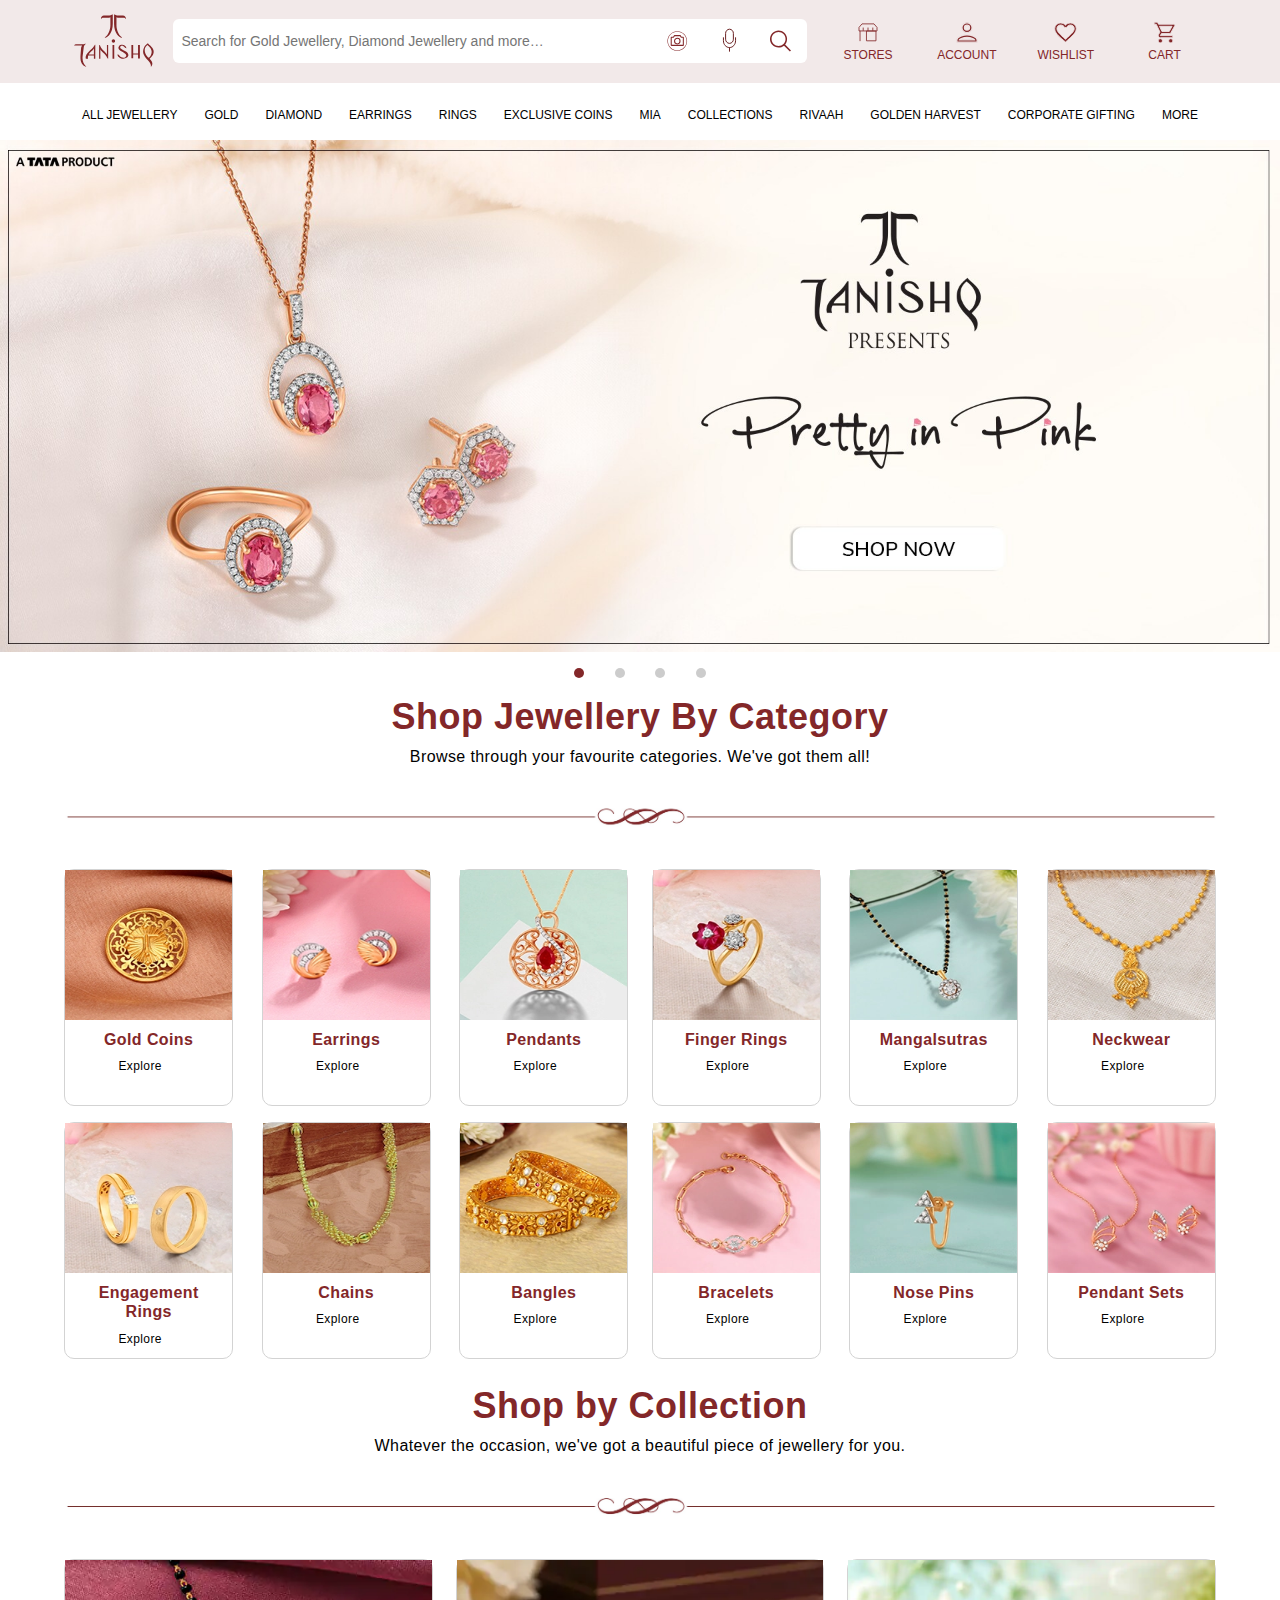
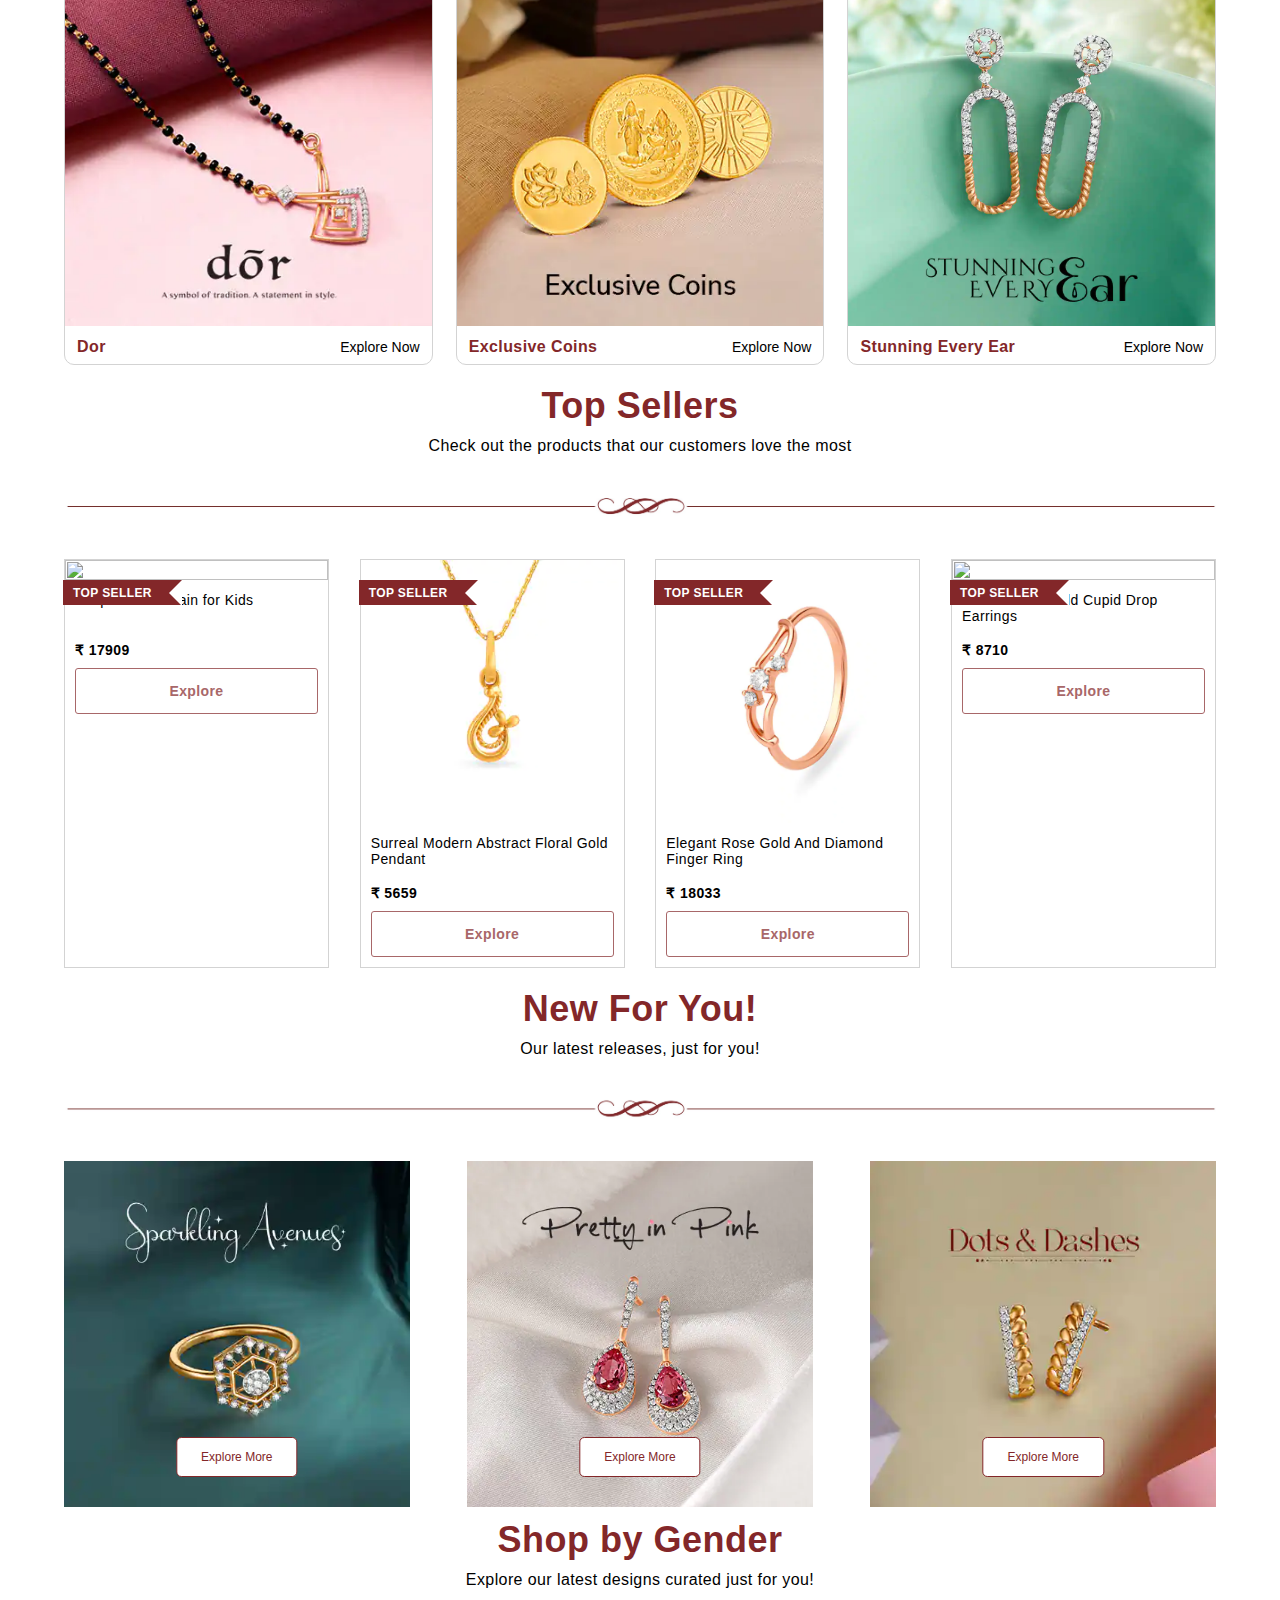
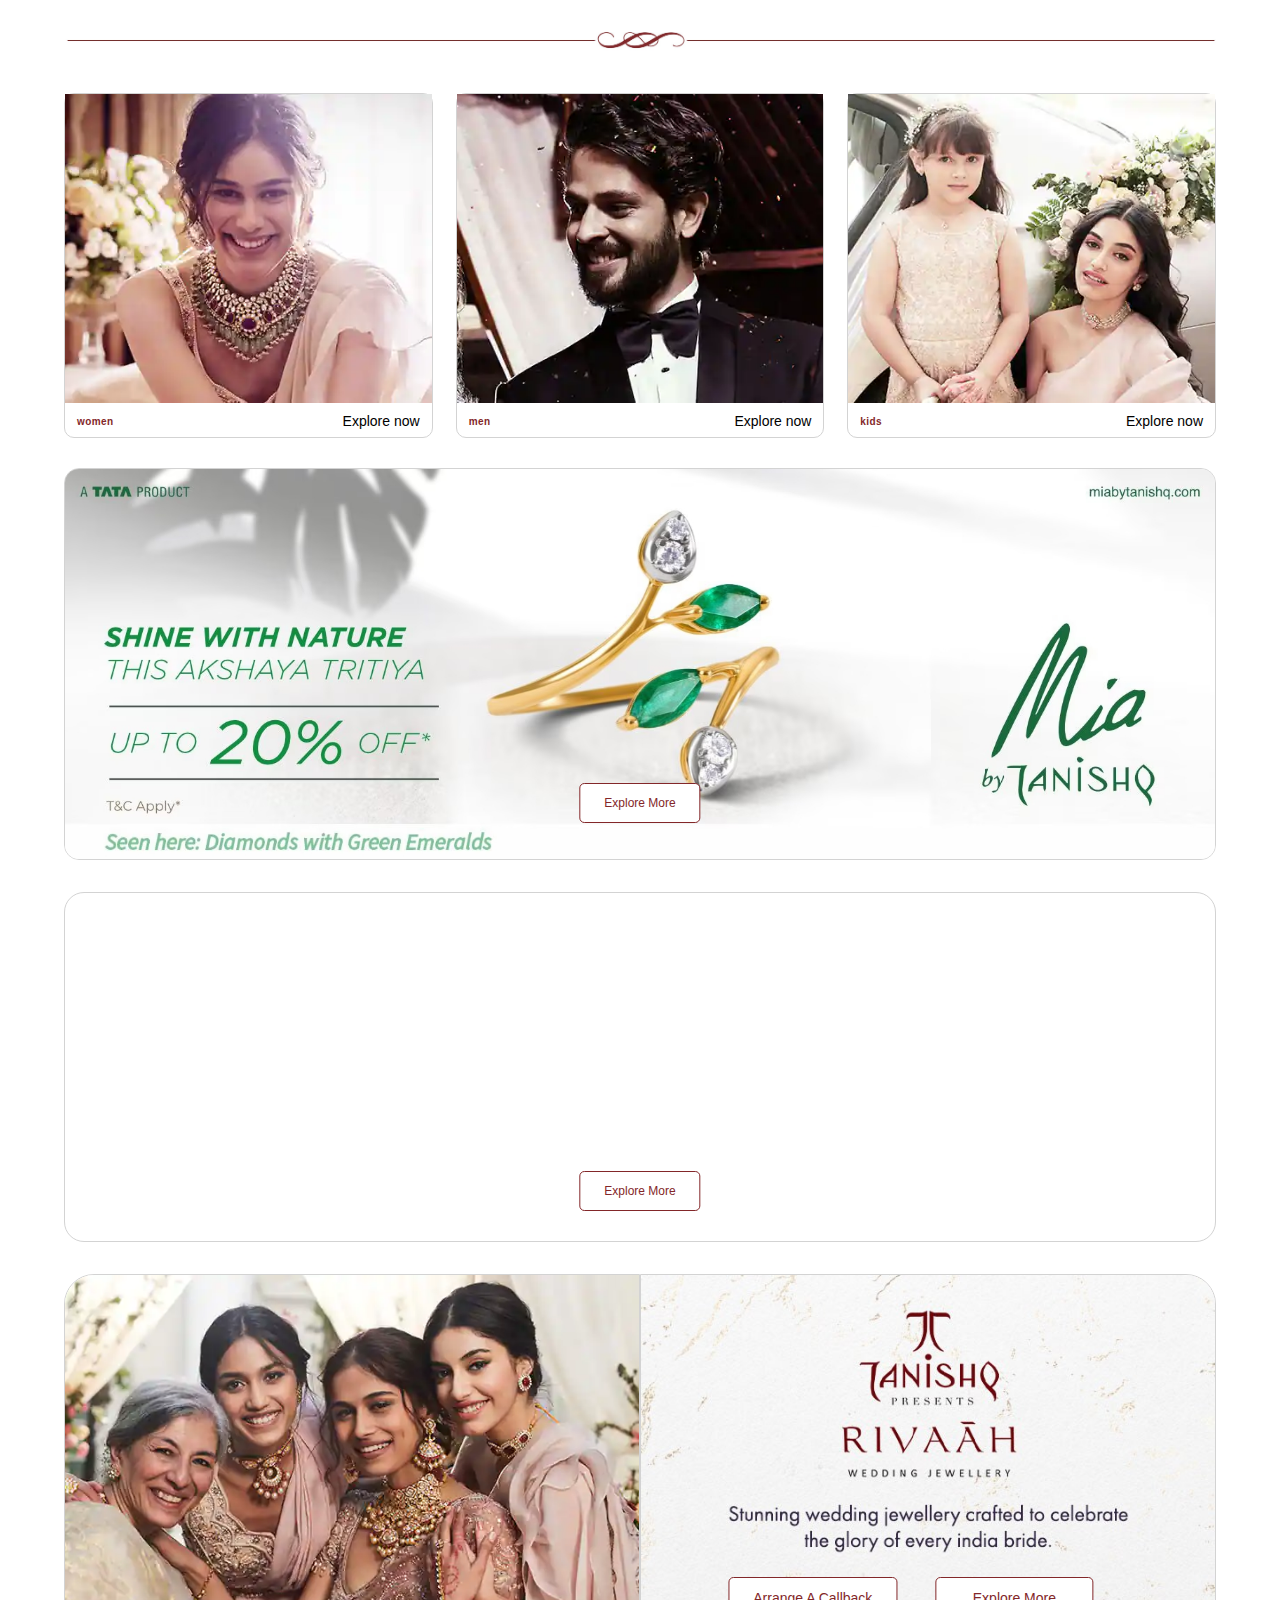
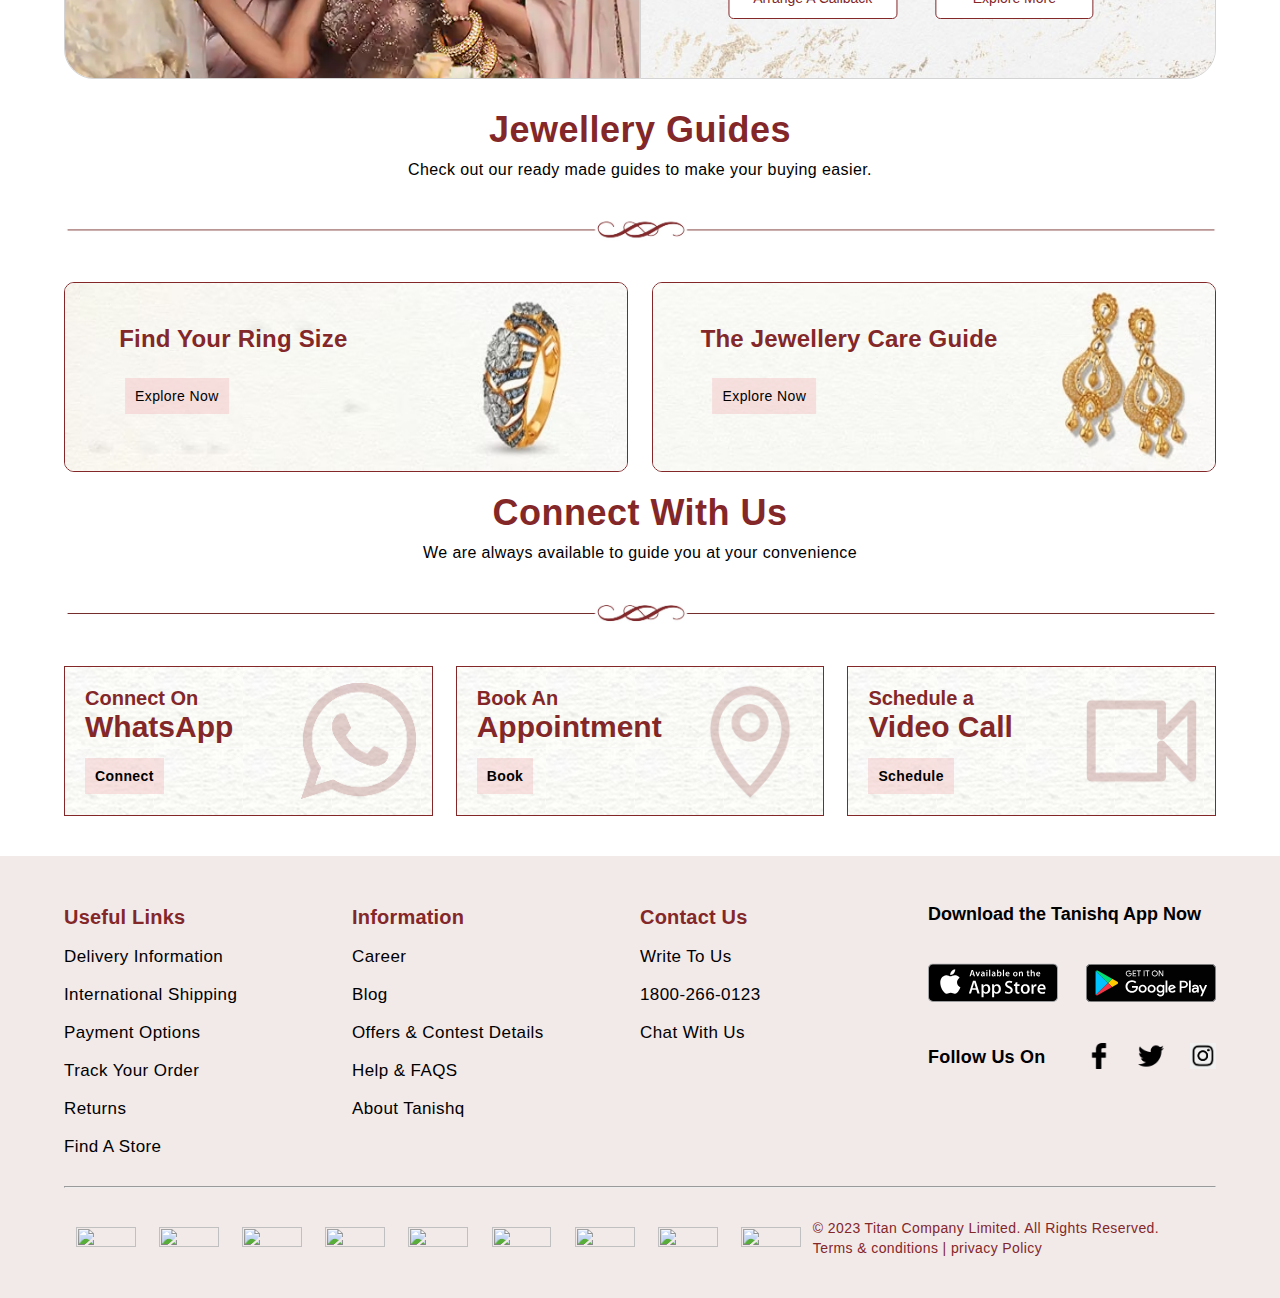
==== index.html @ 2e73796d "updates" ====
<!DOCTYPE html>
<html lang="en">

<head>
    <meta charset="UTF-8">
    <meta http-equiv="X-UA-Compatible" content="IE=edge">
    <meta name="viewport" content="width=device-width, initial-scale=1.0">
    <title>Tanishq – Online Gold & Diamond Jewellery Shopping Store India</title>
    <link rel="shortcut icon" href="https://www.tanishq.co.in/favicon.png" type="image/x-icon">
    <link rel="stylesheet" href="/style.css">
    <link rel="stylesheet" href="/responsive-design.css">
    <script src="https://kit.fontawesome.com/174a9c1444.js" crossorigin="anonymous"></script>
</head>

<body>
    <div id="screen">
        <header>
            <div class="top-navbar">
                <div class="top-navbar-wrapper">
                    <div class="logo-hamburger-wrapper">
                        <a class="hamburger-content-wrapper">
                            <img src="./images/burger.svg" alt="">
                        </a>
                        <a href="./index.html" class="tanishq-logo">
                            <img src="./images/tanishq-logo.svg" alt="">
                        </a>
                        <a href="./index.html" class="tanishq-logo">
                            <img src="./images/tanishq-1025img.svg" alt="">
                        </a>

                    </div>

                    <div class="search-product">
                        <input type="text" placeholder="Search for Gold Jewellery, Diamond Jewellery and more…">
                        <div class="icon">
                            <img src="./images/camera.svg" alt="">
                        </div>
                        <div class="icon">
                            <img src="./images/mic.svg" alt="">
                        </div>
                        <div class="icon">
                            <img src="./images/search.svg" alt="">
                        </div>
                    </div>
                    <div class="top-right-menu-wrapper">
                        <div class="top-right-menu">
                            <a href="">
                                <div class="single-menu">
                                    <img src="./images/home.svg" alt="">
                                </div>
                                <div class="top-right-menu-name">stores</div>
                            </a>
                        </div>
                        <div class="top-right-menu">
                            <a href="./register.html">
                                <div class="single-menu">
                                    <img src="./images/user.svg" alt="">
                                </div>
                                <div class="top-right-menu-name" id="switch">account</div>
                            </a>
                        </div>
                        <div class="top-right-menu">
                            <a href="">
                                <div class="single-menu">
                                    <img src="./images/heart.svg" alt="">
                                </div>
                                <div class="top-right-menu-name">wishlist</div>
                            </a>
                        </div>
                        <div class="top-right-menu">
                            <a href="./cart.html">
                                <div class="single-menu">
                                    <img src="./images/cart.svg" alt="">
                                </div>
                                <div class="top-right-menu-name">cart</div>
                            </a>
                        </div>
                    </div>
                </div>

                <!-- hide----search------ navbar------------- -->
                <div class="hide-search-navbar">
                    <div class="search-product">
                        <input type="text" placeholder="Search for Gold Jewellery, Diamond Jewellery and more…">
                        <div class="icon">
                            <img src="./images/camera.svg" alt="">
                        </div>
                        <div class="icon">
                            <img src="./images/mic.svg" alt="">
                        </div>
                        <div class="icon">
                            <img src="./images/search.svg" alt="">
                        </div>
                    </div>
                </div>
            </div>



            <div class="bottom-navbar">
                <div class="buttom-navbar-container">
                    <ul class="categories">
                        <li>
                            <a href="">All Jewellery </a>
                        </li>
                        <li>
                            <a href="">Gold </a>
                        </li>
                        <li>
                            <a href="">diamond </a>
                        </li>
                        <li>
                            <a href="">earrings </a>
                        </li>
                        <li>
                            <a href="">rings </a>
                        </li>
                        <li>
                            <a href="">exclusive coins </a>
                        </li>
                        <li>
                            <a href="">mia </a>
                        </li>
                        <li>
                            <a href="">collections </a>
                        </li>
                        <li>
                            <a href="">rivaah </a>
                        </li>
                        <li>
                            <a href="">Golden Harvest </a>
                        </li>
                        <li>
                            <a href="">corporate gifting </a>
                        </li>
                        <li>
                            <a href="">more </a>
                        </li>
                    </ul>
                </div>
            </div>


        </header>

        <!-- slider section----------------- -->
        <div class="image-slider">
            <div id="slider">
                <input type="radio" name="slider" id="slide1" checked>
                <input type="radio" name="slider" id="slide2">
                <input type="radio" name="slider" id="slide3">
                <input type="radio" name="slider" id="slide4">
                <div id="slides">
                    <div id="overflow">
                        <div class="inner">
                            <div class="slide slide_1">
                                <div class="slide-content">
                                    <img src="./images/sl1.jpg" alt="">
                                </div>
                            </div>
                            <div class="slide slide_2">
                                <div class="slide-content">
                                    <img src="./images/sl2.jpg" alt="">
                                </div>
                            </div>
                            <div class="slide slide_3">
                                <div class="slide-content">
                                    <img src="./images/sl5.jpg" alt="">
                                </div>
                            </div>
                            <div class="slide slide_4">
                                <div class="slide-content">
                                    <img src="./images/sl4.jpg" alt="">
                                </div>
                            </div>
                        </div>
                    </div>
                </div>
                <!-- <div id="controls">
                   <label for="slide1"></label>
                   <label for="slide2"></label>
                   <label for="slide3"></label>
                   <label for="slide4"></label>
                </div> -->
                <div id="bullets">
                    <label for="slide1"></label>
                    <label for="slide2"></label>
                    <label for="slide3"></label>
                    <label for="slide4"></label>
                </div>
            </div>

        </div>

        <!-- -------------slider ends------------------>

        <div class="second-section-container">

            <div class="section-heading">
                <h1 class="section-heading-txt">
                    Shop Jewellery By Category
                </h1>
                <p class="section-para-txt">
                    Browse through your favourite categories. We've got them all!
                </p>
                <div class="section-divider-line">
                    <img src="./images/line-img.png" alt="">
                </div>
            </div>

            <div class="shop-jwell-content">
                <div class="jwell-left-img-content-info">
                    <a href="" class="product-link">
                        <div class="card-jewll-category">
                            <div class="product-img">
                                <img src="./images/GoldCoin.webp" alt="">
                            </div>
                            <div class="card-product-info">
                                <h5 class="jwell-name">gold coins</h5>
                                <div class="explore-btn-and-arrow-wrap">
                                    <span class="e-expolre-txt">Explore</span>
                                    <span class="e-card-next-icon"><i class="fa-solid fa-angle-right"></i></span>
                                </div>

                            </div>
                        </div>
                    </a>
                    <a href="" class="product-link">
                        <div class="card-jewll-category">
                            <div class="product-img">
                                <img src="./images/earrings-new.webp" alt="">
                            </div>
                            <div class="card-product-info">
                                <h5 class="jwell-name">earrings</h5>
                                <div class="explore-btn-and-arrow-wrap">
                                    <span class="e-expolre-txt">Explore</span>
                                    <span class="e-card-next-icon"><i class="fa-solid fa-angle-right"></i></span>
                                </div>
                            </div>
                        </div>
                    </a>
                    <a href="" class="product-link">
                        <div class="card-jewll-category">
                            <div class="product-img">
                                <img src="./images/Pendant.webp" alt="">
                            </div>
                            <div class="card-product-info">
                                <h5 class="jwell-name">pendants</h5>
                                <div class="explore-btn-and-arrow-wrap">
                                    <span class="e-expolre-txt">Explore</span>
                                    <span class="e-card-next-icon"><i class="fa-solid fa-angle-right"></i></span>
                                </div>
                            </div>
                        </div>
                    </a>
                    <a href="./products.html" class="product-link">
                        <div class="card-jewll-category">
                            <div class="product-img">
                                <img src="./images/CoupleRing.webp" alt="">
                            </div>
                            <div class="card-product-info">
                                <h5 class="jwell-name">Engagement rings</h5>
                                <div class="explore-btn-and-arrow-wrap">
                                    <span class="e-expolre-txt">Explore</span>
                                    <span class="e-card-next-icon"><i class="fa-solid fa-angle-right"></i></span>
                                </div>
                            </div>
                        </div>
                    </a>
                    <a href="" class="product-link">
                        <div class="card-jewll-category">
                            <div class="product-img">
                                <img src="./images/Chain.webp" alt="">
                            </div>
                            <div class="card-product-info">
                                <h5 class="jwell-name">chains</h5>
                                <div class="explore-btn-and-arrow-wrap">
                                    <span class="e-expolre-txt">Explore</span>
                                    <span class="e-card-next-icon"><i class="fa-solid fa-angle-right"></i></span>
                                </div>
                            </div>
                        </div>
                    </a>
                    <a href="" class="product-link">
                        <div class="card-jewll-category">
                            <div class="product-img">
                                <img src="./images/Bangle.webp" alt="">
                            </div>
                            <div class="card-product-info">
                                <h5 class="jwell-name">bangles</h5>
                                <div class="explore-btn-and-arrow-wrap">
                                    <span class="e-expolre-txt">Explore</span>
                                    <span class="e-card-next-icon"><i class="fa-solid fa-angle-right"></i></span>
                                </div>
                            </div>
                        </div>
                    </a>

                </div>
                <div class="jwell-right-img-content-info">
                    <a href="" class="product-link">
                        <div class="card-jewll-category">
                            <div class="product-img">
                                <img src="./images/finger-rings.webp" alt="">
                            </div>
                            <div class="card-product-info">
                                <h5 class="jwell-name">finger rings</h5>
                                <div class="explore-btn-and-arrow-wrap">
                                    <span class="e-expolre-txt">Explore</span>
                                    <span class="e-card-next-icon"><i class="fa-solid fa-angle-right"></i></span>
                                </div>
                            </div>
                        </div>
                    </a>
                    <a href="" class="product-link">
                        <div class="card-jewll-category">
                            <div class="product-img">
                                <img src="./images/mangalsutras-new.webp" alt="">
                            </div>
                            <div class="card-product-info">
                                <h5 class="jwell-name">mangalsutras</h5>
                                <div class="explore-btn-and-arrow-wrap">
                                    <span class="e-expolre-txt">Explore</span>
                                    <span class="e-card-next-icon"><i class="fa-solid fa-angle-right"></i></span>
                                </div>
                            </div>
                        </div>
                    </a>
                    <a href="" class="product-link">
                        <div class="card-jewll-category">
                            <div class="product-img">
                                <img src="./images/Neckwear.webp" alt="">
                            </div>
                            <div class="card-product-info">
                                <h5 class="jwell-name">neckwear</h5>
                                <div class="explore-btn-and-arrow-wrap">
                                    <span class="e-expolre-txt">Explore</span>
                                    <span class="e-card-next-icon"><i class="fa-solid fa-angle-right"></i></span>
                                </div>
                            </div>
                        </div>
                    </a>
                    <a href="" class="product-link">
                        <div class="card-jewll-category">
                            <div class="product-img">
                                <img src="./images/bracelets-new.webp" alt="">
                            </div>
                            <div class="card-product-info">
                                <h5 class="jwell-name">bracelets</h5>
                                <div class="explore-btn-and-arrow-wrap">
                                    <span class="e-expolre-txt">Explore</span>
                                    <span class="e-card-next-icon"><i class="fa-solid fa-angle-right"></i></span>
                                </div>
                            </div>
                        </div>
                    </a>
                    <a href="" class="product-link">
                        <div class="card-jewll-category">
                            <div class="product-img">
                                <img src="./images/nosepins-new.webp" alt="">
                            </div>
                            <div class="card-product-info">
                                <h5 class="jwell-name">nose pins</h5>
                                <div class="explore-btn-and-arrow-wrap">
                                    <span class="e-expolre-txt">Explore</span>
                                    <span class="e-card-next-icon"><i class="fa-solid fa-angle-right"></i></span>
                                </div>
                            </div>
                        </div>
                    </a>
                    <a href="" class="product-link">
                        <div class="card-jewll-category">
                            <div class="product-img">
                                <img src="./images/pendant-set-new.webp" alt="">
                            </div>
                            <div class="card-product-info">
                                <h5 class="jwell-name">pendant sets</h5>
                                <div class="explore-btn-and-arrow-wrap">
                                    <span class="e-expolre-txt">Explore</span>
                                    <span class="e-card-next-icon"><i class="fa-solid fa-angle-right"></i></span>
                                </div>
                            </div>
                        </div>
                    </a>
                </div>
            </div>

        </div>

        <!-- section-3 shop by collection -->

        <div class="shop-collection-container">
            <div class="section-heading">
                <h1 class="section-heading-txt">
                    Shop by Collection
                </h1>
                <p class="section-para-txt">
                    Whatever the occasion, we've got a beautiful piece of jewellery for you.
                </p>
                <div class="section-divider-line">
                    <img src="./images/line-img.png" alt="">
                </div>
            </div>

            <div class="collection-content-wrapper">
                <a href="" class="collection-product-desc">
                    <div class="collection-product-img">
                        <img src="./images/dor-new.webp" alt="">
                    </div>
                    <div class="collection-product-name-info">
                        <div class="c-product-name">
                            dor
                        </div>
                        <div class="c-explore-now">
                            <p class="c-epx-now">Explore now</p>
                            <span><i class="fa-solid fa-angle-right"></i></span>
                        </div>
                    </div>
                </a>
                <a href="" class="collection-product-desc">
                    <div class="collection-product-img">
                        <img src="./images/exclusive-coins.webp" alt="">
                    </div>
                    <div class="collection-product-name-info">
                        <div class="c-product-name">
                            exclusive coins
                        </div>
                        <div class="c-explore-now">
                            <p>Explore now <span><i class="fa-solid fa-angle-right"></i></span></p>
                        </div>
                    </div>
                </a>
                <a href="" class="collection-product-desc">
                    <div class="collection-product-img">
                        <img src="./images/stunning-ear-new.webp" alt="">
                    </div>
                    <div class="collection-product-name-info">
                        <div class="c-product-name">
                            stunning every ear
                        </div>
                        <div class="c-explore-now">
                            <p>Explore now <span><i class="fa-solid fa-angle-right"></i></span></p>
                        </div>
                    </div>
                </a>

            </div>
        </div>

        <!-- section-4---------------- -->

        <div class="top-seller-content">
            <div class="section-heading">
                <h1 class="section-heading-txt">
                    Top Sellers
                </h1>
                <p class="section-para-txt">
                    Check out the products that our customers love the most
                </p>
                <div class="section-divider-line">
                    <img src="./images/line-img.png" alt="">
                </div>
            </div>

            <div class="top-seller-product-content">
                <div class="top-sell-product-card">
                    <div class="t-s-product-img">
                        <div class="topSellerRgt">Top Seller</div>
                        <img src="https://staticimg.titan.co.in/Tanishq/Catalog/511072CSGAA00_1.jpg?impolicy=pqmed&imwidth=320"
                            alt="">
                    </div>
                    <div class="t-s-p-info">
                        <div class="t-s-p-name">
                            Simple Gold Chain for Kids
                        </div>
                        <div class="t-s-p-price">
                            ₹ 17909
                        </div>
                        <div class="e-explore-btn">
                            Explore
                        </div>
                    </div>
                </div>
                <div class="top-sell-product-card">
                    <div class="t-s-product-img">
                        <div class="topSellerRgt">Top Seller</div>
                        <img src="./images/tsp1.webp" alt="">
                    </div>
                    <div class="t-s-p-info">
                        <div class="t-s-p-name">
                            Surreal Modern Abstract Floral Gold Pendant
                        </div>
                        <div class="t-s-p-price">
                            ₹ 5659
                        </div>
                        <div class="e-explore-btn">
                            Explore
                        </div>
                    </div>
                </div>
                <div class="top-sell-product-card">
                    <div class="t-s-product-img">
                        <div class="topSellerRgt">Top Seller</div>
                        <img src="./images/pr3.webp" alt="">
                    </div>
                    <div class="t-s-p-info">
                        <div class="t-s-p-name">
                            Elegant Rose Gold And Diamond Finger Ring
                        </div>
                        <div class="t-s-p-price">
                            ₹ 18033
                        </div>
                        <div class="e-explore-btn">
                            Explore
                        </div>
                    </div>
                </div>
                <div class="top-sell-product-card">
                    <div class="t-s-product-img">
                        <div class="topSellerRgt">Top Seller</div>
                        <img src="https://staticimg.titan.co.in/Mia/Catalog/552820DLBAAE37_1.jpg?impolicy=pqmed&imwidth=320"
                            alt="">
                    </div>
                    <div class="t-s-p-info">
                        <div class="t-s-p-name">
                            14KT Yellow Gold Cupid Drop Earrings
                        </div>
                        <div class="t-s-p-price">
                            ₹ 8710
                        </div>
                        <div class="e-explore-btn">
                            Explore
                        </div>
                    </div>
                </div>
            </div>

        </div>

        <!-- section-5-------------------- -->

        <div class="news-for-you-content-wrappper">
            <div class="section-heading">
                <h1 class="section-heading-txt">
                    New For You!
                </h1>
                <p class="section-para-txt">
                    Our latest releases, just for you!
                </p>
                <div class="section-divider-line">
                    <img src="./images/line-img.png" alt="">
                </div>
            </div>

            <div class="news-for-u-info">
                <div class="news-for-y-img">
                    <div class="news-img">
                        <img src="./images/sparkling-avenues.webp" alt="">
                    </div>
                    <button class="news-explore-button">Explore more</button>
                </div>
                <div class="news-for-y-img">
                    <div class="news-img">
                        <img src="./images/pretty-in-pink.webp" alt="">
                    </div>
                    <button class="news-explore-button">Explore more</button>
                </div>
                <div class="news-for-y-img">
                    <div class="news-img">
                        <img src="./images/dotsanddashes.webp" alt="">
                    </div>
                    <button class="news-explore-button">Explore more</button>
                </div>
            </div>
        </div>

        <!-- section-6-------------- -->

        <div class="shop-by-gender-content-wrapper">
            <div class="section-heading">
                <h1 class="section-heading-txt">
                    Shop by Gender
                </h1>
                <p class="section-para-txt">
                    Explore our latest designs curated just for you!
                </p>
                <div class="section-divider-line">
                    <img src="./images/line-img.png" alt="">
                </div>
            </div>

            <div class="shop-by-gender-info">
                <a href="" class="collection-product-content-image">
                    <div class="collection-product-img">
                        <img src="./images/Woman.webp" alt="">
                    </div>
                    <div class="collection-product-name-info">
                        <div class="c-product-name">
                            women
                        </div>
                        <div class="c-explore-now">
                            <p>Explore now <span><i class="fa-solid fa-angle-right"></i></span></p>
                        </div>
                    </div>
                </a>

                <div class="shop-by-gender-img-wrapper">
                    <a href="" class="collection-product-content-image">
                        <div class="collection-product-img">
                            <img src="./images/Men.webp" alt="">
                        </div>
                        <div class="collection-product-name-info">
                            <div class="c-product-name">
                                men
                            </div>
                            <div class="c-explore-now">
                                <p>Explore now <span><i class="fa-solid fa-angle-right"></i></span></p>
                            </div>
                        </div>
                    </a>
                    <a href="" class="collection-product-content-image">
                        <div class="collection-product-img">
                            <img src="./images/kid.webp" alt="">
                        </div>
                        <div class="collection-product-name-info">
                            <div class="c-product-name">
                                kids
                            </div>
                            <div class="c-explore-now">
                                <p>Explore now <span><i class="fa-solid fa-angle-right"></i></span></p>
                            </div>
                        </div>
                    </a>
                </div>


            </div>
        </div>

        <!-- section-7------------------------------- -->


        <div class="shine-with-nature">
            <div class="shine-nature-img">
                <img src="images/naturefinest.jpg" alt="">
            </div>
            <button class="news-explore-button">Explore more</button>

        </div>

        <!-- section-8----------------------------------- -->

        <div class="video-review">
            <iframe width="100%" height="350"
                src="https://www.youtube.com/embed/omr0ZiQhUAo?autoplay=1&mute=1&controls=0&rel=0&showinfo=0"
                title="YouTube video player" frameborder="0"
                allow="accelerometer;  clipboard-write; encrypted-media; gyroscope; picture-in-picture; web-share"
                allowfullscreen></iframe>
            <button class="news-explore-button">Explore more</button>

        </div>

        <!-- section-9------------------------------------ -->
        <div class="rivaah-content">
            <div class="rivaah-brides">
                <img src="./images/Rivaah-Bride.webp" alt="">
            </div>
            <div class="rivaah-info-img">
                <img src="./images/rivah_Mo.jpg" alt="">
                <button class="rivaah-explore-button">Explore more</button>
                <button class="rivaah-callback-button">Arrange a Callback</button>

            </div>
        </div>

        <!-- section-10------------- -->

        <div class="jwell-guides-content">
            <div class="section-heading">
                <h1 class="section-heading-txt">
                    Jewellery Guides
                </h1>
                <p class="section-para-txt">
                    Check out our ready made guides to make your buying easier.
                </p>
                <div class="section-divider-line">
                    <img src="./images/line-img.png" alt="">
                </div>
            </div>

            <div class="jwell-guidence">
                <div class="jwell-left-side">
                    <img src="./images/findringsize.jpg" alt="">
                    <h1 class="guidance-txt">Find Your Ring Size</h1>
                    <div class="j-g-explore-now-btn">
                        Explore Now <span><i class="fa-solid fa-arrow-right-long"></i></span>
                    </div>
                </div>
                <div class="jwell-right-side">
                    <img src="./images/jewllerycare.jpg" alt="">
                    <h1 class="guidance-txt">The Jewellery Care Guide</h1>
                    <div class="j-g-explore-now-btn">
                        Explore Now <span class="jwell-arrow"><i class="fa-solid fa-arrow-right-long "></i></span>
                    </div>
                </div>
            </div>
        </div>

        <!-- section-11------------------- -->

        <div class="connect-with-us-content">
            <div class="section-heading">
                <h1 class="section-heading-txt">
                    Connect With Us
                </h1>
                <p class="section-para-txt">
                    We are always available to guide you at your convenience
                </p>
                <div class="section-divider-line">
                    <img src="./images/line-img.png" alt="">
                </div>
            </div>

            <div class="connect-by-opt">
                <div class="connect-opt">
                    <div class="connect-info">
                        <p>Connect On</p>
                        <h1>WhatsApp</h1>
                        <div class="wh-connect-btn">
                            Connect
                        </div>
                    </div>
                    <div class="connect-img">
                        <img src="./images/whatsapp.png" alt="">
                    </div>
                </div>
                <div class="connect-opt">
                    <div class="connect-info">
                        <p>Book An</p>
                        <h1>Appointment</h1>
                        <div class="wh-connect-btn">
                            Book
                        </div>
                    </div>
                    <div class="connect-img">
                        <img src="./images/location-connect.png" alt="">
                    </div>
                </div>
                <div class="connect-opt">
                    <div class="connect-info">
                        <p>Schedule a</p>
                        <h1>Video Call</h1>
                        <div class="wh-connect-btn">
                            Schedule
                        </div>
                    </div>
                    <div class="connect-img">
                        <img src="./images/video-call.png" alt="">
                    </div>
                </div>
            </div>

        </div>

        <!-- footer--------------------------------------->

        <div class="footer">
            <div class="footer-container">
                <div class="footer-links-heading">
                    <h3 class="footer-link-txt">useful links</h3>
                    <a href="" class="footer-link">Delivery Information </a>
                    <a href="" class="footer-link">International Shipping </a>
                    <a href="" class="footer-link">Payment Options </a>
                    <a href="" class="footer-link">Track Your Order </a>
                    <a href="" class="footer-link">Returns </a>
                    <a href="" class="footer-link">Find a Store </a>
                </div>
                <div class="footer-links-heading">
                    <h3 class="footer-link-txt">information</h3>
                    <a href="" class="footer-link">career </a>
                    <a href="" class="footer-link">blog </a>
                    <a href="" class="footer-link">offers & contest details</a>
                    <a href="" class="footer-link">help & FAQS </a>
                    <a href="" class="footer-link">about tanishq </a>
                </div>
                <div class="footer-links-heading">
                    <h3 class="footer-link-txt">contact us</h3>
                    <a href="" class="footer-link"><span><i class="fa-regular fa-envelope"></i></span>write to us </a>
                    <a href="" class="footer-link"><span><i class="fa-solid fa-phone"></i></span> 1800-266-0123 </a>
                    <a href="" class="footer-link"><span><i class="fa-regular fa-message"></i></span> chat with us </a>
                </div>

                <div class="collapse-link-group">
                    <div class="link-closable">
                        <h3>Useful Links</h3>
                        <p>+</p>
                    </div>
                    <div class="link-closable">
                        <h3>Information</h3>
                        <p>+</p>
                    </div>
                    <div class="link-closable">
                        <h3>Contact Us</h3>
                        <p>+</p>
                    </div>
                </div>
                <div class="download-app">
                    <h3>Download the Tanishq App Now</h3>
                    <div class="app-download-opt">
                        <div class="appstore-img">
                            <img src="./images/appstore.svg" alt="">
                        </div>
                        <div class="playstore-img">
                            <img src="./images/playstore-img.svg" alt="">
                        </div>
                    </div>
                    <div class="follow-us-wrapper">
                        <div class="follow-us">
                            Follow Us On
                        </div>
                        <div class="social-media-icons">
                            <div class="s-m-icon">
                                <img src="./images/fb.png" alt="">
                            </div>
                            <div class="s-m-icon">
                                <img src="./images/twitter.png" alt="">
                            </div>
                            <div class="s-m-icon">
                                <img src="./images/insta.png" alt="">
                            </div>
                        </div>
                    </div>
                </div>

            </div>
            <hr class="hr-line">

            <div class="footer-container-2">
                <div class="footer-last-div">
                    <div class="footer-last-left-div">
                        <div class="footer-payment-image">
                            <img src="https://staticimg.titan.co.in/Tanishq/Banners/icons/footer/visa.svg" alt="">
                        </div>
                        <div class="footer-payment-image">
                            <img src="https://staticimg.titan.co.in/Tanishq/Banners/icons/footer/master.svg " alt="">
                        </div>
                        <div class="footer-payment-image">
                            <img src="https://staticimg.titan.co.in/Tanishq/Banners/icons/footer/paypal.svg " alt="">
                        </div>
                        <div class="footer-payment-image">
                            <img src="https://staticimg.titan.co.in/Tanishq/Banners/icons/footer/maestro.svg " alt="">
                        </div>
                        <div class="footer-payment-image">
                            <img src="https://staticimg.titan.co.in/Tanishq/Banners/icons/footer/rupay.svg " alt="">
                        </div>
                        <div class="footer-payment-image">
                            <img src="https://staticimg.titan.co.in/Tanishq/Banners/icons/footer/icici.svg " alt="">
                        </div>
                        <div class="footer-payment-image">
                            <img src="https://staticimg.titan.co.in/Tanishq/Banners/icons/footer/axis.svg " alt="">
                        </div>
                        <div class="footer-payment-image">
                            <img src="https://staticimg.titan.co.in/Tanishq/Banners/icons/footer/diners.svg " alt="">
                        </div>
                        <div class="footer-payment-image">
                            <img src="https://staticimg.titan.co.in/Tanishq/Banners/icons/footer/amex.svg " alt="">
                        </div>
                    </div>
                    <div class="footer-last-right-div">
                        <p>© 2023 Titan Company Limited. All Rights Reserved.</p>
                        <p>Terms & conditions | privacy Policy</p>
                    </div>
                </div>
            </div>

            <!-- ---------------------------------------------------- -->


        </div>
    </div>

    <script>
        window.onload = function () {
            // alert("working")
            var currentUser = JSON.parse(localStorage.getItem("TanishqCurrentUser"))
            // console.log(currentUser,"current user");
            if (!!currentUser) {
                // alert(currenUser,"username")
                var divfromHtml = document.getElementById("switch");
                // console.log(divfromHtml, "divfromhtml");
                // var h1=document.createElement("h1");
                // h1.innerText="Mayuri"
                // divfromHtml.append(h1)
                var name = `<div>${currentUser.userName}</div>`;
                divfromHtml.innerHTML = name;
            } else {
                alert("current user absent")
            }
        }
    </script>

</body>

</html>
---- style.css ----
* {
    margin: 0;
    padding: 0;
    box-sizing: border-box;
    font-family: Nunito Sans, sans-serif !important;
}

html {
    font-size: 62.5%;
}

a {
    text-decoration: none;
}

.screen {
    width: 100%;
    /* border: .2rem solid red; */
}

.header {
    width: 100%;
}

.top-navbar {
    /* border: .2rem solid blue; */
    width: 100%;
    background: #f2e9e9;
    padding: 1.4rem 0rem;
    font-size: 1..6rem;
    position: fixed;
    top: 0;
    z-index: 1000;
}

.top-navbar-wrapper {
    /* border: .2rem solid orange; */
    width: 90%;
    margin: auto;
    display: flex;
    justify-content: space-around;
    align-items: center;
}

.logo-hamburger-wrapper {
    width: 7%;
    display: flex;
    align-items: center;
    justify-content: left;
    gap: .5rem;
    /* border: .2rem solid maroon; */
}

.hamburger-content-wrapper {
    width: 30%;
    display: none;
}

.hamburger-content-wrapper>img {
    width: 100%;
    height: 100%;
}

.logo-hamburger-wrapper>a:nth-child(3) {
    display: none;
}

.tanishq-logo {
    width: 100%;
    /* border: .2rem solid green; */
    cursor: pointer;
}

.tanishq-logo>img {
    width: 100%;
    height: 100%;
}

.search-product {
    width: 55%;
    /* border: .2rem solid green; */
    display: flex;
    justify-content: space-between;
    align-items: center;
    background-color: white;
    padding: .8rem;
    border-radius: .6rem;
}

.top-right-menu-wrapper {
    width: 33%;
    /* border: .2rem solid blue; */
    display: flex;
    justify-content: space-between;
    align-items: center;
}

.search-product>input {
    width: 75%;
    /* border: .2rem solid blueviolet; */
    border: none;
    outline: none;
    line-height: 1.2;
    font-size: 1.4rem;
}

.icon {
    width: 6%;
    height: 2.6rem;
    /* border: .2rem solid red; */
    cursor: pointer;
}

.search-product>.icon:nth-child(2) {
    height: 2.8rem;
}

.icon>img {
    width: 100%;
    height: 100%;
}

.top-right-menu {
    width: 22%;
    /* border: .2rem solid palegreen; */
    display: flex;
    flex-direction: column;
    justify-content: space-between;
    text-align: center;
}

.top-right-menu:hover {
    transform: scale(1.04);
    font-weight: 700;
}

.top-right-menu>a:hover .top-right-menu-name {
    font-weight: 600;
}

.single-menu {
    width: 40%;
    margin: auto;
}

.single-menu>img {
    width: 70%;
    height: 100%;
}

.hidden-exp-categories {
    width: 90%;
    margin: auto;
    border: .2rem solid brown;
}

.top-right-menu-name {
    /* width: 40%; */
    /* margin: auto; */
    text-align: center;
    color: #832729;
    font-size: 1.2rem;
    text-decoration: none;
    text-transform: uppercase;
    font-weight: normal;
    margin-top: .2rem;
}

/* hide search navbar---------------------------- */

.hide-search-navbar {
    width: 98%;
    margin: auto;
    /* border: .2rem solid blueviolet; */
    /* margin-top: 8% */
    display: none;
}

/* second navbar-------------------- */

.bottom-navbar {
    width: 100%;
    margin-top: 7%;
}

.buttom-navbar-container {
    width: 90%;
    margin: auto;
    /* border: .1rem solid skyblue; */

}

.categories {
    display: flex;
    justify-content: space-between;
    align-items: center;
    list-style: none;
    padding: 1.8rem;
    text-transform: uppercase;
    font-size: 1.2rem;
    /* letter-spacing: .04rem; */
}

.buttom-navbar-container>ul>li>a {
    color: #000;
    padding-bottom: .9rem;
}

.buttom-navbar-container>ul>li>a:hover {
    color: #832729;
    border-bottom: .2rem solid #832729;

}



/* slider-------------------------------- */

.image-slider {
    width: 100%;
    /* border: .2rem solid black; */
}

#slider {
    /* margin: 0 auto; */
    width: 100%;
    /* max-width: 100%; */
    /* text-align: center; */
}

#slider input[type=radio] {
    display: none;
}

#slider label {
    cursor: pointer;
    text-decoration: none;
}

#overflow {
    width: 100%;
    overflow: hidden;
}

#slide1:checked~#slides .inner {
    margin-left: 0;
}

#slide2:checked~#slides .inner {
    margin-left: -100%;
}

#slide3:checked~#slides .inner {
    margin-left: -200%;
}

#slide4:checked~#slides .inner {
    margin-left: -300%;
}

#slides .inner {
    transition: margin-left 800ms cubic-bezier(0.770, 0.000, 0.175, 1.000);
    width: 400%;
    line-height: 0;
    /* height: 300px; */
}

.slide-content {
    width: 100%;
}

.slide-content>img {
    width: 100%;
    height: 100%;
}

#slides .slide {
    width: 25%;
    float: left;
    display: flex;
    justify-content: center;
    align-items: center;
    height: 100%;
    color: #fff;
}

#controls {
    margin: -180px 0 0 0;
    width: 100%;
    height: 5rem;
    z-index: 3;
    position: relative;
}

#controls label {
    transition: opacity 0.2s ease-out;
    display: none;
    width: 5rem;
    height: 5rem;
    opacity: 1;
    color: black;
}

#controls label:hover {
    opacity: 1;
}

#slide1:checked~#controls label:nth-child(2),
#slide2:checked~#controls label:nth-child(3),
#slide3:checked~#controls label:nth-child(4),
#slide4:checked~#controls label:nth-child(1) {
    background: url(./images/arrow.png) no-repeat;

    float: right;
    margin: 0 -5rem 0 0;
    display: block;
}

#slide1:checked~#controls label:nth-last-child(2),
#slide2:checked~#controls label:nth-last-child(3),
#slide3:checked~#controls label:nth-last-child(4),
#slide4:checked~#controls label:nth-last-child(1) {
    background: url(./images/arrow.png) no-repeat;
    float: left;
    margin: 0 0 0 -5rem;
    display: block;
}

#bullets {
    margin: 1.6rem 0 1.6rem 0;
    text-align: center;
}

#bullets label {
    display: inline-block;
    width: 1rem;
    height: 1rem;
    border-radius: 100%;
    background: #ccc;
    margin: 0 1.4rem;
}

#slide1:checked~#bullets label:nth-child(1),
#slide2:checked~#bullets label:nth-child(2),
#slide3:checked~#bullets label:nth-child(3),
#slide4:checked~#bullets label:nth-child(4) {
    background: #832729;
}

@media screen and (max-width: 300px) {

    #slide1:checked~#controls label:nth-child(2),
    #slide2:checked~#controls label:nth-child(3),
    #slide3:checked~#controls label:nth-child(4),
    #slide4:checked~#controls label:nth-child(1),
    #slide1:checked~#controls label:nth-last-child(2),
    #slide2:checked~#controls label:nth-last-child(3),
    #slide3:checked~#controls label:nth-last-child(4),
    #slide4:checked~#controls label:nth-last-child(1) {
        margin: 0;
    }

    #slides {
        max-width: calc(100% - 100%);
        width: 100%;
        margin: 0 auto;
    }
}

.second-section-container {
    width: 90%;
    /* border: .2rem solid red; */
    margin: auto;
}

.section-heading {
    width: 100%;

}

.section-heading-txt {
    font-size: 3.6rem;
    font-weight: 800;
    letter-spacing: 0.5px;
    text-align: center;
    margin-top: 1rem;
    color: #832729;
}

.section-para-txt {
    font-size: 1.6rem;
    letter-spacing: .04rem;
    text-align: center;
    margin-top: 1rem;
}

.section-divider-line {
    width: 100%;
    /* border: .2rem solid black; */
}

.section-divider-line>img {
    width: 100%;
    height: 100%;
}

.shop-jwell-content {
    width: 100%;
    display: flex;
    justify-content: space-between;
}

.jwell-left-img-content-info {
    width: 49%;
    display: flex;
    justify-content: space-between;
    flex-wrap: wrap;
}

.jwell-right-img-content-info {
    width: 49%;
    display: flex;
    justify-content: space-between;
    flex-wrap: wrap;
}

.jwell-left-img-content-info>a {
    width: 30%;
    color: black;
    font-size: 1.2rem;
    line-height: 1.2;
    letter-spacing: .04rem;
    text-align: center;
    width: 30%;
    border: .1rem solid lightgray;
    margin-bottom: 1.6rem;
    border-radius: 1rem;
}

.jwell-right-img-content-info>a {
    width: 30%;
    color: black;
    font-size: 1.2rem;
    line-height: 1.2;
    letter-spacing: .04rem;
    text-align: center;
    width: 30%;
    border: .1rem solid lightgray;
    margin-bottom: 1.6rem;
    border-radius: 1rem;
}

.product-link:hover {
    box-shadow: 0 .4rem .8rem 0 rgba(131, 39, 41, 0.2), 0 .6rem 2rem 0 rgba(131, 39, 41, 0.19);
}

.explore-btn-and-arrow-wrap {
    /* border: .1rem solid blue; */
    display: flex;
    width: 90%;
    margin: 1rem auto;
    gap: 1rem;

}

.e-expolre-txt {
    width: 60%;
    /* border: .1rem solid orange; */
    text-align: right;


}

.e-card-next-icon {
    width: 30%;
    /* border: .1rem solid orange; */
    text-align: left;


}

.product-link:hover .e-expolre-txt {
    color: #832729;
    margin-left: -1rem;
    transition: .3s;
}

.product-link:hover .e-card-next-icon {
    color: #832729;
    margin-left: 4rem;
    transition: .3s;
}

.product-img {
    width: 100%;
    height: 15rem;
}

.product-img>img {
    width: 100%;
    height: 100%;
}

.card-product-info {
    /* border: .1rem solid blue; */
    height: 8.5rem;
    padding: 1rem 1rem 2rem 1rem;
}

.jwell-name {
    width: 100%;
    font-size: 1.6rem;
    color: #832729;
    font-weight: bold;
    text-align: center;
    text-transform: capitalize;

}


.shop-collection-container {
    width: 90%;
    /* border: .2rem solid palegreen; */
    margin: 1rem auto;
}

.collection-content-wrapper {
    width: 100%;
    display: flex;
    justify-content: space-between;
    align-items: center;
}

.collection-product-desc {
    width: 32%;
    font-size: 1.6rem;
    text-transform: capitalize;
    border: .1rem solid lightgray;
    border-radius: 1rem;
}

.collection-product-desc:hover {
    box-shadow: 0 .4rem .8rem 0 rgba(131, 39, 41, 0.2), 0 .6rem 2rem 0 rgba(131, 39, 41, 0.19);

}

.collection-product-desc:hover .c-product-name {
    display: none;
}


.collection-product-img {
    width: 100%;
}

.collection-product-img>img {
    width: 100%;
    height: 100%;
}

.collection-product-name-info {
    display: flex;
    justify-content: space-between;
    align-items: center;
    padding: .8rem 1.2rem;
}

.c-product-name {
    color: #832729;
    font-weight: 600;
    letter-spacing: .04rem;
}

.c-explore-now {
    font-size: 1.4rem;
    color: black;
    display: flex;
    justify-content: space-between;
    align-items: center;
    /* border: .2rem solid green; */
}
.collection-product-desc:hover .c-explore-now .c-epx-now {
    color: #832729;
    margin-left: -3%;
    transition: .6s;
    animation-duration: .6s;
}
.collection-product-desc:hover .c-explore-now span {
    color: #832729;
    
}

/* section-4 */

.top-seller-content {
    width: 90%;
    margin: 2rem auto;
    /* border: .2rem solid blueviolet; */
}

.top-seller-product-content {
    width: 100%;
    /* border: .2rem solid lawngreen; */
    display: flex;
    justify-content: space-between;
}

.top-sell-product-card {
    width: 23%;
    /* border: .2rem solid green; */
    border: .1rem solid lightgray;
    cursor: pointer;

}

.t-s-product-img {
    width: 100%;
}

.t-s-product-img>img {
    width: 100%;
    height: 100%;
}

.t-s-p-info {
    /* border: .1rem solid palegreen; */
    padding: 1rem;
    font-size: 1.4rem;
    letter-spacing: .04rem;
}

.t-s-p-name {
    width: 100%;
    height: 4rem;
    /* border: .2rem solid chartreuse; */
}

.t-s-p-price {
    width: 100%;
    font-weight: bold;
    margin-top: 1rem;
}

.topSellerRgt {
    float: left;
    color: #fff;
    background: #832729;
    font-size: 1.2rem;
    font-weight: 600;
    letter-spacing: .04rem;
    padding: .6rem 3rem .5rem 1rem;
    margin-top: 2rem;
    position: absolute;
    z-index: 1;
    margin-left: -.2rem;
    text-transform: uppercase;


}

.topSellerRgt::before {
    content: '';
    width: 0;
    height: 0;
    top: 0;
    position: absolute;
    right: 0;
    border-right: 1.3rem solid #fff;
    border-top: 1.3rem solid transparent;
    border-bottom: 1.3rem solid transparent;
}

.e-explore-btn {
    border: .1rem solid #A86769;
    background-color: white;
    font-weight: bold;
    padding: 1.4rem 1.3rem;
    border-radius: .3rem;
    color: #A86769;
    text-align: center;
    margin-top: 1rem;
}

.e-explore-btn:hover {
    background-color: #832729;
    color: white;
    cursor: pointer;
}

.shop-by-gender-content-wrapper {
    width: 90%;
    /* border: .2rem solid red; */
    margin: 1rem auto;
}

.shop-by-gender-info {
    width: 100%;
    display: flex;
    justify-content: space-between;
    align-items: center;
}

.shop-by-gender-info>.collection-product-content-image {
    width: 32%;
    border: .1rem solid lightgray;
    border-radius: 1rem;
}

.shop-by-gender-img-wrapper {
    width: 66%;
    display: flex;
    justify-content: space-between;
}

.collection-product-content-image:hover {
    box-shadow: 0 .4rem .8rem 0 rgba(131, 39, 41, 0.2), 0 .6rem 2rem 0 rgba(131, 39, 41, 0.19);

}

.shop-by-gender-img-wrapper .collection-product-content-image {
    width: 48.5%;
    border: .1rem solid lightgray;
    border-radius: 1rem;

}

.news-for-you-content-wrappper {
    width: 90%;
    /* border: .2rem solid blue; */
    margin: 1rem auto;
}

.news-for-u-info {
    width: 100%;
    /* border: .2rem solid goldenrod; */
    display: flex;
    justify-content: space-between;
    align-items: center;
}

.news-for-y-img {
    width: 30%;
    position: relative;
}

.news-for-y-img:hover {
    box-shadow: 0 .4rem .8rem 0 rgba(131, 39, 41, 0.2), 0 .6rem 2rem 0 rgba(131, 39, 41, 0.19);

}

.news-img {
    width: 100%;
}

.news-img>img {
    width: 100%;
    height: 100%;
}

.news-explore-button {
    position: absolute;
    top: 85%;
    left: 50%;
    transform: translate(-50%, -50%);
    -ms-transform: translate(-50%, -50%);
    background-color: white;
    color: #832729;
    font-size: 1.2rem;
    padding: 1.2rem 2.4rem;
    border: .1rem solid #832729;
    cursor: pointer;
    border-radius: .5rem;
    text-align: center;
    text-transform: capitalize;
}

.news-explore-button:hover {
    background-color: #832729;
    color: white;
    font-weight: bold;
}

.shine-with-nature {
    width: 90%;
    /* border: .2rem solid navy; */
    margin: 3rem auto;
    position: relative;
}

.shine-with-nature:hover {
    box-shadow: 0 .4rem .8rem 0 rgba(131, 39, 41, 0.2), 0 .6rem 2rem 0 rgba(131, 39, 41, 0.19);

}

.shine-nature-img {
    width: 100%;
}

.shine-nature-img>img {
    width: 100%;
    height: 100%;
    border-radius: 1.5rem;
    border: .1rem solid lightgray;

}

.video-review {
    width: 90%;
    margin: 2rem auto;
    position: relative;
}

.video-review>iframe {
    border-radius: 2rem;
    border: .1rem solid lightgray;
}

.video-review:hover {
    box-shadow: 0 .4rem .8rem 0 rgba(131, 39, 41, 0.2), 0 .6rem 2rem 0 rgba(131, 39, 41, 0.19);

}

.rivaah-content {
    width: 90%;
    margin: 3rem auto;
    /* border: .2rem solid khaki; */
    display: flex;

}

.rivaah-content:hover {
    box-shadow: 0 .4rem .8rem 0 rgba(131, 39, 41, 0.2), 0 .6rem 2rem 0 rgba(131, 39, 41, 0.19);

}

.rivaah-brides {
    width: 50%;

}

.rivaah-brides>img {
    width: 100%;
    height: 100%;
    border-top-left-radius: 3rem;
    border-bottom-left-radius: 3rem;
    border: .1rem solid lightgray;
}

.rivaah-info-img {
    width: 50%;
    position: relative;
}

.rivaah-info-img>img {
    width: 100%;
    height: 100%;
    border-top-right-radius: 3rem;
    border-bottom-right-radius: 3rem;
    border: .1rem solid lightgray;
}

.rivaah-explore-button {
    position: absolute;
    top: 80%;
    left: 65%;
    transform: translate(-50%, -50%);
    -ms-transform: translate(-50%, -50%);
    background-color: white;
    color: #832729;
    font-size: 1.4rem;
    padding: 1.2rem 3.6rem;
    border: .1rem solid #832729;
    cursor: pointer;
    border-radius: .5rem;
    text-align: center;
    text-transform: capitalize;
}

.rivaah-explore-button:hover {
    background-color: #832729;
    color: white;
    font-weight: bold;
}

.rivaah-callback-button {
    position: absolute;
    top: 80%;
    left: 30%;
    transform: translate(-50%, -50%);
    -ms-transform: translate(-50%, -50%);
    background-color: white;
    color: #832729;
    font-size: 1.4rem;
    padding: 1.2rem 2.4rem;
    border: .1rem solid #832729;
    cursor: pointer;
    border-radius: .5rem;
    text-align: center;
    text-transform: capitalize;
}

.rivaah-callback-button:hover {
    background-color: #832729;
    color: white;
    font-weight: bold;
}

.jwell-guides-content {
    width: 90%;
    margin: 2rem auto;
    /* border: .2rem solid darkcyan;    */
}

.jwell-guidence {
    width: 100%;
    display: flex;
    justify-content: space-between;
}

.jwell-left-side {
    width: 49%;
    height: 19rem;
    position: relative;
}

.jwell-left-side:hover {
    box-shadow: 0 .4rem .8rem 0 rgba(131, 39, 41, 0.2), 0 .6rem 2rem 0 rgba(131, 39, 41, 0.19);

}

.jwell-left-side>img {
    width: 100%;
    height: 100%;
    border-radius: 1rem;
    border: .1rem solid #832729;

}

.jwell-right-side {
    width: 49%;
    height: 19rem;
    position: relative;

}

.jwell-right-side:hover {
    box-shadow: 0 .4rem .8rem 0 rgba(131, 39, 41, 0.2), 0 .6rem 2rem 0 rgba(131, 39, 41, 0.19);

}

.jwell-right-side>img {
    width: 100%;
    height: 100%;
    border-radius: 1rem;
    border: .1rem solid #832729;

}

.guidance-txt {
    color: #832729;
    position: absolute;
    font-size: 2.4rem;
    letter-spacing: .02rem;
    top: 30%;
    left: 30%;
    transform: translate(-50%, -50%);
    -ms-transform: translate(-50%, -50%);
}

.jwell-right-side>h1:nth-child(2) {
    left: 35%;
}

.j-g-explore-now-btn {
    position: absolute;
    font-size: 1.4rem;
    letter-spacing: .04rem;
    background-color: #f2c1c276;
    /* opacity: 0.4; */
    padding: 1rem;
    top: 60%;
    left: 20%;
    transform: translate(-50%, -50%);
    -ms-transform: translate(-50%, -50%);
    display: inline-block;
    cursor: pointer;
}

.connect-with-us-content {
    width: 90%;
    margin: 2rem auto;
    /* border: .2rem solid khaki; */
}

.connect-by-opt {
    /* border: .2rem solid green; */
    width: 100%;
    display: flex;
    justify-content: space-between;
}

.connect-opt {
    width: 32%;
    background: url(/images/Upto-20-off-Bg.jpg);
    display: flex;
    justify-content: space-between;
    border: .1rem solid #832729;

}

.connect-opt:hover {
    box-shadow: 0 .4rem .8rem 0 rgba(131, 39, 41, 0.2), 0 .6rem 2rem 0 rgba(131, 39, 41, 0.19);

}

.connect-info {
    width: 60%;
    padding: 2rem;

}

.connect-info>p {
    font-size: 2rem;
    color: #832729;
    font-weight: 600;
}

.connect-info>h1 {
    font-size: 3rem;
    color: #832729;
    font-weight: 600;
}

.connect-img {
    width: 40%;
    padding: 1.6rem;
}

.connect-img>img {
    width: 100%;
    height: 100%;
}

.wh-connect-btn {
    font-size: 1.4rem;
    letter-spacing: .04rem;
    background-color: #f2c1c276;
    padding: 1rem;
    display: inline-block;
    cursor: pointer;
    margin-top: 1.4rem;
    font-weight: bold;
}

/* footer------------------------------------------------------------------------ */

.footer {
    margin-top: 4rem;
    width: 100%;
    background-color: #f2e9e9;
}

.footer-container {
    width: 90%;
    /* border: .2rem solid black; */
    display: flex;
    justify-content: space-between;
    margin: auto;
    padding-top: 3rem;

}

.footer-link-txt {
    letter-spacing: .02rem;
    line-height: 2.2rem;
    font-size: 2rem;
    color: #832729;
    font-weight: 600;
    text-transform: capitalize;
    margin: 2rem 0rem 1rem 0rem;
}

.footer-links-heading {
    width: 20%;
    display: flex;
    text-transform: capitalize;
    flex-direction: column;
}

.footer-link {
    color: black;
    letter-spacing: .04rem;
    line-height: 2.2rem;
    font-size: 1.7rem;
    margin: .8rem 0rem;
}

.footer-link:hover {
    font-weight: bold;
    text-decoration: underline;
}

.download-app {
    width: 25%;
    /* border: .2rem solid orange; */
    margin-top: 1.8rem;
}

.download-app>h3 {
    font-size: 1.8rem;
}

.app-download-opt {
    display: flex;
    justify-content: space-between;
    align-items: center;
    margin-top: 1.6rem;
    margin-bottom: 1.6rem;

}

.appstore-img {
    width: 45%;

}

.appstore-img>img {
    width: 100%;
    height: 100%;
}

.playstore-img {
    width: 45%;
}

.playstore-img>img {
    width: 100%;
    height: 100%;
}

.follow-us-wrapper {
    display: flex;
    justify-content: space-between;
    align-items: center;
}

.follow-us {
    width: 48%;
    font-size: 1.8rem;
    letter-spacing: .02rem;
    font-weight: 600;
}

.social-media-icons {
    width: 45%;
    display: flex;
    justify-content: space-between;
    align-items: center;
}

.s-m-icon {
    width: 20%;

}

.s-m-icon>img {
    width: 100%;
    height: 100%;
}

.hr-line {
    margin: 2rem auto 2rem auto;
    width: 90%;
}

.footer-container-2 {
    width: 90%;
    margin: auto;
    /* border: .2rem solid purple; */
    padding-bottom: 3rem;
}

.footer-last-div {
    display: flex;
    justify-content: space-between;
    align-items: center;
    padding: 1rem 0rem;
}

.footer-last-left-div {
    width: 65%;
    display: flex;
    justify-content: space-around;
    align-items: center;
}

.footer-payment-image {
    width: 8%;
    /* border: .2rem solid blue; */
}

.footer-payment-image>img {
    width: 100%;
    height: 100%;

}

.footer-last-right-div {
    width: 35%;
}

.footer-last-right-div>p {
    font-size: 1.4rem;
    letter-spacing: .04rem;
    color: #832729;
    line-height: 2rem;
}

.collapse-link-group {
    width: 50%;
    margin: 2rem auto;
    display: flex;
    flex-direction: column;
    justify-content: space-between;
    display: none;
    font-size: 2rem;
}

.link-closable {
    width: 100%;
    color: #832729;
    padding: 1rem .6rem;
    display: flex;
    justify-content: space-between;

}


/* login- sign up page------------------------------------------------------------ */

.login-content-wrapper {
    width: 50%;
    margin: 5rem auto;
    display: flex;
    justify-content: space-between;
    /* border: .1rem solid #832729; */
    text-align: center;
    border-radius: 2rem;
    box-shadow: 0 4px 8px 0 rgba(0, 0, 0, 0.2), 0 6px 20px 0 rgba(0, 0, 0, 0.19);
}

.left-login-content {
    width: 72%;
    /* border: .2rem solid rebeccapurple; */
    padding: 3rem 1rem;
}

.left-login-content>h1 {
    text-align: center;
    font-size: 3rem;
    margin-bottom: 3rem;
}

.right-login-img {
    width: 28%;
}

.right-login-image {
    width: 100%;
    height: 38rem;
}

.right-login-image>img {
    width: 100%;
    height: 100%;
    border-top-right-radius: 2rem;
    border-bottom-right-radius: 2rem;
}

.register-screen .right-login-image {
    width: 100%;
    height: 49rem;
}

.f-content-field {
    width: 80%;
    margin: auto;
}

.ent-num {
    padding: 1rem 2rem;
    border: .1rem solid gray;
    outline: none;
    width: 100%;
    font-size: 1.3rem;
    margin-top: .5rem;
}

.email-info {
    width: 80%;
    margin: 1.6rem auto;
    padding: 1rem 2rem;
    border: .1rem solid gray;
    text-align: left;

}

.email-info>input {
    border: none;
    outline: none;
    font-size: 1.3rem;

}

.password-content {
    width: 80%;
    margin: 1rem auto;
    padding: 1rem 2rem;
    border: .1rem solid gray;
    text-align: left;
}

.password-content>input {
    border: none;
    outline: none;
    font-size: 1.3rem;
    width: 100%;

}

.remember-me {
    width: 80%;
    margin: 1rem auto;
    padding: 1rem 0rem;
    /* border: .1rem solid red; */
    display: flex;
    align-items: center;
    font-size: 1.3rem;
}

.remember-me>input {
    accent-color: #832729;
    cursor: pointer;
    outline: none;
}

.remember-me>span {
    margin-left: 1rem;
}

.terms-policy {
    width: 80%;
    margin: 3rem auto 1rem auto;
    /* border: .1rem solid red; */
    text-align: center;
    font-size: 1.2rem;
    line-height: 1.2;
    letter-spacing: .02rem
}

.highlight {
    color: #832729;
    font-weight: 600;
    text-decoration: underline;
    cursor: pointer;
}

.r-otp-btn {
    width: 40%;
    display: inline-block;
    margin: 2rem auto 1rem auto;
    color: white;
    background-color: #832729;
    border: none;
    outline: none;
    padding: 1rem 1.4rem;
    text-align: center;
    border-radius: .5rem;
    font-size: 1.2rem;
    cursor: pointer;
    font-weight: 600;
    letter-spacing: .04rem;
}

@media screen and (max-width:769px) {
    .login-content-wrapper {
        width: 70%;
        margin: 5rem auto;
        display: flex;
        /* justify-content: space-between; */
        /* border: .2rem solid orange; */
        flex-direction: column;
    }

    .left-login-content {
        width: 100%;
    }

    .right-login-img {
        width: 100%;
        height: 100%;
    }
}


/* products page-------------------------- */

.nav-subcategory {
    width: 100%;
    position: sticky;
    top: 13%;
    z-index: 4;
    background-color: white;
    border-top: .1rem solid lightgray;
    border-bottom: .1rem solid lightgray;
    padding: .6rem 0rem;

}

.nav-sc-container {
    width: 80%;
    margin: 1.3rem auto;
    display: flex;
    justify-content: space-between;
    align-items: center;
}

.nav-sc-container li {
    list-style: none;
}

.nav-sc-container li a {
    font-size: 1.2rem;
    color: #832729;
    text-transform: uppercase;
    display: flex;
    align-items: center;
}

.nav-sc-container li a i {
    font-size: 1.2rem;
    color: #A86769;
    margin-left: .4rem;
}

.nav-services {
    width: 100%;
    border: 1px solid black;
    display: flex;
    justify-content: center;
    align-items: center;
    display: none;
}

.nav-service {
    width: 22%;
    border: 1px solid salmon;
    display: flex;
    justify-content: center;
    align-items: center;
    margin: 1.1rem;
    cursor: pointer;

}

.nav-service:nth-child(1) {
    border-right: .1rem solid#A86769;
    border-left: .1rem solid #A86769;
}

.nav-service:nth-child(3) {
    border-right: .1rem solid#A86769;
    border-left: .1rem solid #A86769;
}

.nav-s-img {
    width: 5%;
    margin-right: .4rem;
}

.nav-s-img {
    width: 7%;
}

.nav-s-text {
    font-size: 1.2rem;
    color: #832729;
    text-transform: uppercase;
    font-weight: 600;
}

.products-container {
    width: 85%;
    margin: 2rem auto;
    /* border: 1px solid purple; */
}

.path {
    width: 100%;
    font-size: 1.4rem;
    font-weight: bold;
    text-transform: capitalize;
    margin-bottom: 1.5rem;
}

.path span {
    font-size: 1.4rem;
    color: #832729;
}

.product-count {
    width: 100%;
    font-size: 2rem;
    margin-bottom: 1.5rem;
}

.product-count span {
    font-weight: 600;
}

.function-btn-wrapper {
    width: 100%;
    display: flex;
    justify-content: space-between;
    align-items: center;
}

.function-btn {
    width: 20%;
    border: 1px solid #832729;
    border-radius: .6rem;
    font-size: 1.4rem;
    color: #832729;
    text-transform: uppercase;
    font-weight: 600;
    padding: 1.6rem 1.3rem;
    background-color: #fff;
    cursor: pointer;
}

.function-btn:hover {
    width: 20%;
    border: 1px solid #832729;
    border-radius: .6rem;
    font-size: 1.4rem;
    color: white;
    text-transform: uppercase;
    font-weight: 600;
    padding: 1.6rem 1.3rem;
    background-color: #832729;
}

.function-btn i {
    font-size: 1.2rem;
    color: #832729;
}

.products-wrapper {
    /* border: .2rem solid green; */
    width: 100%;
    display: flex;
    justify-content: space-between;
    /* gap: 1.5rem; */
    flex-wrap: wrap;
    margin: 5rem auto;

}

.products-wrapper a {
    width: 23%;
    border: 1px solid lightgray;
    margin-bottom: 4rem;

}

.products {
    width: 100%;
}

.product-image {
    width: 100%;
    border-bottom: .1rem solid lightgray;
}

.product-image img {
    width: 100%;
}

.product-info {
    width: 100%;
    padding: 1rem 1.6rem;

}

.hurry {
    width: 100%;
    margin: .5rem;
    color: red;
    font-size: 1.1rem;
    text-transform: uppercase;
    margin-bottom: .8rem;
}

.p-name {
    font-size: 1.4rem;
    font-weight: 600;
    color: black;
    margin-bottom: .8rem;
}

.p-price {
    font-size: 1.4rem;
    font-weight: 600;
    margin-bottom: .8rem;
    color: #212529;
}

.p-path {
    font-size: 1.2rem;
    color: #212529;
    text-transform: capitalize;
    margin-bottom: .8rem;
}

.products .explorer-btn {
    position: relative;
    width: 100%;
    border-radius: .4rem;
    color: black;
    font-weight: bold;
    margin-bottom: .4rem;
    background-color: white;
    padding: 1rem 0rem;
    text-transform: capitalize;
    outline: none;
    border: .1rem solid #832729;
    cursor: pointer;
    font-size: 1.4rem;
}

.products .explorer-btn:hover {
    position: relative;
    width: 100%;
    border-radius: 0rem;
    color: white;
    background-color: #832729;
    font-weight: bold;
}

.products-wrapper a:hover {
    box-shadow: 0 .4rem .8rem 0 rgba(131, 39, 41, 0.2), 0 .6rem 2rem 0 rgba(131, 39, 41, .19);

}

/* -------------single--product------------------------------------------------ */


.main-body {
    width: 100%;
    /* border: .1rem solid black; */
}

.sp-container {
    width: 88%;
    /* border: .1rem solid black; */
    margin: auto;
    display: flex;
    justify-content: space-between;
}

.left-product-img-section {
    width: 50%;
    /* border: .1rem solid palegreen; */
}

.right-product-decs-section {
    width: 43%;
    /* border: .1rem solid palegreen; */
    display: flex;
    justify-content: space-between;
    align-items: start;
    font-size: 1.2rem;
    letter-spacing: .03rem;
}

.product-breadcrumb {
    width: 100%;
    /* border: .1rem solid peru; */
    font-size: 1.6rem;
    text-transform: capitalize;
    padding: 1rem;
    letter-spacing: .04rem;
    margin-bottom: 1rem;
}

.product-breadcrumb>span:nth-last-child(1) {
    color: #832729;
    font-weight: bold;
}

.product-images-pictures {
    width: 100%;
    display: flex;
    justify-content: space-between;
    /* border: .1rem solid palegreen; */

}

.product-mini-images {
    width: 13%;
    /* border: .1rem solid blue; */
    display: flex;
    flex-direction: column;
}

.mini-img {
    width: 100%;
    border: .1rem solid #832729;
    margin-bottom: 4rem;
}

.mini-img>img {
    width: 100%;
    height: 100%;
}

.active-img {
    border: .2rem solid #832729;
}

.product-highlight-image {
    /* border: .1rem solid blue; */
    width: 80%;
    display: flex;
    justify-content: space-between;
    align-items: center;
}

.left-swap-arrow {
    width: 5%;
    cursor: pointer;
}

.left-swap-arrow>img {
    width: 100%;
    height: 100%;
}

.main-highlight-img {
    width: 90%;
    /* border: .1rem solid lightpink; */
    /* height: 34rem; */
}

.main-highlight-img>img {
    width: 100%;
    height: 100%;
}

.right-swap-arrow {
    width: 5%;
    cursor: pointer;
}

.right-swap-arrow>img {
    width: 100%;
    height: 100%;
}

.try-it-on-btn {
    font-size: 1.4rem;
    font-weight: 600;
    letter-spacing: .04rem;
    padding: .7rem 1.6rem;
    border-radius: .4rem;
    text-transform: capitalize;
    outline: none;
    border: .1rem solid black;
    background-color: white;
    margin-top: 2rem;
    float: right;
}

.try-it-on-btn:hover {
    cursor: pointer;
    background-color: #832729;
    color: white;
    border: .1rem solid #832729;
}

.left-product-info-desc {
    width: 90%;
    /* border: .1rem solid darkmagenta; */
}

.wishlist-send-icon-wrapper {
    width: 13%;
    /* border: .1rem solid slateblue; */
    display: flex;
    justify-content: space-between;
}

.wishlist-icon {
    width: 47%;

}

.wishlist-icon>img {
    width: 100%;
    height: 100%;
    cursor: pointer;
}

.send-icon {
    width: 47%;
}

.send-icon>img {
    width: 100%;
    height: 100%;
    cursor: pointer;
}

.product-code {
    font-size: 1.4rem;
    letter-spacing: .1rem;
    padding: .6rem;
}

.product-name-rating {
    margin-top: 1rem;
}

.sp-product-name {
    font-size: 2.6rem;
    font-weight: 600;
    letter-spacing: .04rem;

}

.sp-rating-review {
    display: flex;
    justify-content: space-between;
    font-size: 1.3rem;
}

.sp-star-rating {
    width: 30%;
    /* border: .1rem solid navy; */
}

.sp-heading-review {
    width: 67%;
    /* border: .1rem solid navy; */
}

.sp-hr {
    color: #832729;
    margin: 1rem 0rem;
}

.sp-product-para {
    line-height: 1.4;
    word-spacing: .1rem;
    font-size: 1.3rem;
}

.sp-product-price-wrapper {
    display: flex;
    justify-content: space-between;
}

.sp-price-w-d {
    width: 55%;
    /* border: .1rem solid darkblue; */
    display: flex;
    justify-content: space-between;
    margin-top: 1rem;
    align-items: baseline;

}

.price-in-w {
    width: 20%;
    /* border: .1rem solid orange; */
    text-transform: capitalize;
    font-size: 1.4rem;
    font-weight: 600;
}

.price-in-d {
    width: 80%;
    /* border: .1rem solid orange; */
    font-size: 2.5rem;
    font-weight: 600;
}

.sp-price-para-info {
    margin-top: .6rem;
    word-spacing: .1rem;
    font-size: 1.3rem;
}

.sp-price-para-info>span>a {
    color: #832729;
    font-weight: 600;
}

.sp-price-para-info>span>a:hover {
    text-decoration: underline;
}

.size-weight-qty-wrapper {
    display: flex;
    justify-content: space-between;
    align-items: center;
    margin-top: 1rem;
}

.size-wrap {
    display: flex;
    flex-direction: column;
    align-items: center;
    width: 28%;
    /* border: .1rem solid orange; */
}

.weight-wrap {
    display: flex;
    flex-direction: column;
    align-items: center;
    width: 38%;
    /* border: .1rem solid orange; */

}

.qty-wrap {
    display: flex;
    flex-direction: column;
    align-items: center;
    width: 30%;
    /* border: .1rem solid orange; */
}

.sgq-heading {
    font-size: 1.6rem;
    font-weight: 600;
    margin-bottom: .6rem;
}

.sp-p-weight {
    width: 100%;
    border: .1rem solid black;
    padding: .7rem .9rem;
    font-size: 1.6rem;
    font-weight: 500;
    text-align: center;
    border-radius: .5rem;
    cursor: pointer;
}

.sp-size-options {
    width: 100%;
    border: .1rem solid black;
    padding: .7rem .9rem;
    border-radius: .5rem;
    cursor: pointer;
}

.sp-size-options>select {
    font-size: 1.6rem;
    font-weight: 500;
    text-align: center;
    border: none;
    outline: none;
}

.quantity-content {
    display: flex;
    gap: 1rem;
    align-items: center;
}

.d-i-btn {
    width: 8%;
    padding: 1rem 1.7rem;
    background-color: rgb(219, 219, 219);
    font-size: 1.6rem;
    text-align: center;
    border-radius: 100%;
    /* border: .1rem solid blue; */
}

.qty-amt {
    width: 50%;
    /* border: .1rem solid blue; */
    font-size: 1.6rem;
    text-align: center;
}

.gold-purity-diamon-weight {
    display: flex;
    justify-content: space-between;
    margin-top: 1rem;
}

.gold-purity {
    font-weight: 600;
    letter-spacing: .04rem;
    font-size: 1.3rem;
}

.diamond-weight {
    font-weight: 600;
    letter-spacing: .04rem;
    font-size: 1.3rem;
}

.add-buy-btns {
    display: flex;
    justify-content: space-between;
    align-items: center;
    margin-top: 1.6rem;
}

.add-to-cart-btn {
    text-align: center;
    font-size: 2rem;
    font-weight: 700;
    letter-spacing: .04rem;
    padding: 1rem 4rem;
    outline: none;
    border: .1rem solid black;
    border-radius: .5rem;
    text-transform: capitalize;
    background-color: white;
    cursor: pointer;
}

.buy-now-btn {
    text-align: center;
    font-size: 2rem;
    font-weight: 700;
    letter-spacing: .04rem;
    padding: 1rem 4rem;
    outline: none;
    border: .1rem solid #832729;
    border-radius: .5rem;
    text-transform: capitalize;
    background-color: #832729;
    color: white;
    cursor: pointer;
}

.buy-now-btn:hover {
    background-color: #5a1617;
}

.sp-hr-linr {
    color: #A86769;
    margin: 2rem 0rem;
}

.country-pincode {
    display: flex;
    justify-content: space-between;
}

.select-country {
    width: 45%;
    padding: 1rem;
    border: .1rem solid black;
    border-radius: .5rem;
}

.select-country>select {
    font-size: 1.6rem;
    cursor: pointer;
    padding-right: 7rem;
    border: none;
    outline: none;

}

.pincode {
    width: 45%;
    padding: 1rem;
    border: .1rem solid black;
    border-radius: .5rem;
    display: flex;
    justify-content: space-between;
}

.pincode>input {
    width: 70%;
    border: none;
    outline: none;

}

.pincode>label {
    width: 30%;
    font-size: 1.7rem;
    color: #832729;
    text-transform: capitalize;
    cursor: pointer;

}

.sp-services-info {
    margin-top: 1rem;
}

.service-info {
    display: flex;
    justify-content: left;
    gap: 1rem;
    align-items: center;
}

.service-img {
    width: 7%;

}

.service-img>img {
    width: 100%;
    height: 100%;
}

.service-info>p {
    font-size: 1.4rem;
    letter-spacing: .04rem;
    color: #212529;

}

.question {
    font-size: 2rem;
    font-weight: 700;
    letter-spacing: .04rem;
    margin-top: 1rem;

}

.ans {
    font-size: 1.4rem;
    letter-spacing: .04rem;
    color: #212529;
    margin-top: 1rem;
}

.talk-to-expert {
    text-align: center;
    font-size: 2rem;
    letter-spacing: .04rem;
    background-color: white;
    padding: 1rem 0rem;
    width: 100%;
    margin-top: 1.6rem;
    outline: none;
    border: .1rem solid black;
    border-radius: .7rem;
    margin-bottom: 1rem;
    cursor: pointer;
}

.banner-img {
    margin: 2rem 0rem;
    width: 100%;
}

.banner-img>img {
    width: 100%;
    height: 100%;
}

.product-details-specs {
    display: flex;
    justify-content: space-between;
    width: 90%;
    margin: auto;
}

.sp-product-details-s {
    width: 57%;
    /* border: .1rem solid navy; */
}

.sp-product-highlight-image {
    width: 38%;
}

.sp-product-highlight-image>img {
    width: 100%;
    height: 100%;
}

.sp-product-details-heading {
    font-size: 2.6rem;
    font-weight: 600;
    letter-spacing: .04rem;
    margin-top: 1rem;
    text-transform: capitalize;
}

.para-section {
    font-size: 1.4rem;
    letter-spacing: .04rem;
    color: #212529;
    margin-top: 1rem;
}

.sp-specifications {
    display: flex;
    justify-content: space-between;
    margin-top: 1rem;
    align-items: center;
}

.sp-specs-heading {
    width: 90%;
    /* border: .1rem solid green; */
    font-size: 2rem;
    font-weight: 700;
    text-transform: capitalize;
}

.sp-change-left-arrows {
    width: 5%;
    /* border: .1rem solid blueviolet; */
    text-align: center;
    font-size: 2rem;
    cursor: pointer;

}

.sp-change-right-arrows {
    width: 5%;
    /* border: .1rem solid blueviolet; */
    text-align: center;
    font-size: 2rem;
    cursor: pointer;
}

.sp-spec-name-and-details {
    display: flex;
    justify-content: left;
    gap: 1rem;
    align-items: center;
}

.sp-specs-name {
    font-size: 1.4rem;
    letter-spacing: .04rem;
    color: #212529;
    margin-top: 1rem;
    font-weight: 600;
}

.sp-specs-description {
    font-size: 1.4rem;
    letter-spacing: .04rem;
    color: #212529;
    margin-top: 1rem;
    text-transform: capitalize;
}

.sp-dropdown {
    display: flex;
    justify-content: left;
    gap: 2rem;
    align-items: center;
    margin-top: 2rem;
}

.sp-dropdown-heading {
    font-size: 2.5rem;
    font-weight: 600;
    text-transform: capitalize;

}

.sp-dropdown>span>i {
    cursor: pointer;
}

.bottom-section-container {
    width: 90%;
    margin: auto;
}

.sp-reviews-heading {
    font-size: 2.5rem;
    font-weight: 600;
    text-transform: capitalize;
}

.star-rating-reviews {
    display: flex;
    align-items: center;
    justify-content: center;
    gap: 1rem;
    margin-top: 3rem;
    margin-bottom: 1rem;
}

.star-icon-rate {
    font-size: 1.6rem;

}

.revies-count {
    font-size: 1.6rem;

}

.write-review-ask-que {
    display: flex;
    justify-content: center;
    gap: 2rem;
    margin-top: 2rem;
    margin-bottom: 3rem;
}

.w-a-rev {
    padding: 1rem 5rem;
    color: white;
    background-color: #832729;
    cursor: pointer;
    border: none;
    outline: none;
    text-align: center;
    font-size: 1.6rem;
    text-transform: capitalize;
}

.a-a-que {
    padding: 1rem 5rem;
    color: white;
    background-color: #832729;
    cursor: pointer;
    border: none;
    outline: none;
    text-align: center;
    font-size: 1.6rem;
    text-transform: capitalize;
}

.sp-reviews-questions {
    width: 90%;
    margin: auto;
}

.link-for-q-r {
    font-size: 1.6rem;
    color: #212529;
    text-transform: capitalize;
    margin-right: 2rem;
    padding-bottom: 1rem;
    cursor: pointer;
}

.active-link-q-r {
    font-weight: bold;
    border-bottom: .2rem solid #212529;
}

.star-rating-link-q-r {
    margin: 2rem 0rem;
    display: flex;
    justify-content: center;
    gap: 1rem;
    align-items: center;
}

.first-one-write-review {
    padding: 1rem 5rem;
    color: white;
    background-color: #832729;
    cursor: pointer;
    border: none;
    outline: none;
    text-align: center;
    text-transform: uppercase;
    font-size: 1.6rem;
    display: block;
    margin: auto;
}

.customers-views-product {
    width: 90%;
    margin: 5rem auto;
}

.customer-view-heading {
    font-size: 2.6rem;
    font-weight: 700;
    text-transform: capitalize;
    margin: 3rem 0rem 2rem 0rem;
}

.sp-hr-line {
    color: #832729;
    width: 90%;
    margin: 1rem auto;
}

/* cart-page---------------------------------------------------------------------------------- */

.cart-screen {
    /* width: 100%; */
    /* border: .1rem solid black; */
    color: #212529;
    margin-top: 2%;
}

.cart-container {
    width: 90%;
    /* border: .2rem solid rebeccapurple; */
    margin: auto;
}

.register-login-content-wrapper {
    width: 100%;
}

.register-login-content-wrapper>p {
    font-size: 1.5rem;
    letter-spacing: .04rem;
    line-height: 1.6;
    /* border: .1rem solid blue; */
    width: 30%;
}

.r-l-link {
    color: #832729;
    font-weight: 600;
    border-bottom: .1rem solid #832729;
}

.txt-color {
    color: #832729;
    font-weight: 500;
}

.cart-product-details {
    width: 100%;
    /* border: .1rem solid palegreen; */
    display: flex;
    justify-content: space-between;
    margin-top: 2rem;
}

.left-added-cart-products {
    width: 63%;
    /* border: .1rem solid orange; */
}

.right-cart-summary {
    width: 35%;
    /* border: .1rem solid orange; */

}

.cart-product-add-informatio {
    width: 100%;
    border-top: .1rem solid lightgray;
    padding: 2rem 2rem 2rem 0rem;

}

.cart-product-img-name-price {
    display: flex;
    justify-content: space-between;
    /* border: .2rem solid paleturquoise; */
}

.cart-product-image {
    width: 25%;
    /* border: .1rem solid peru; */
}

.cart-product-image>img {
    width: 100%;
    height: 100%;
    border-radius: 1rem;
}

.c-product-name-n-all {
    width: 70%;
    /* border: .1rem solid peru; */
}

.product-name-qty {
    display: flex;
    justify-content: space-between;
}

.cart-p-n-price-info {
    /* border: .1rem solid gray; */
    width: 68%;
}

.cart-p-name {
    font-size: 2.2rem;
    font-weight: 700;
    color: #832729;
    letter-spacing: .04rem;
}

.product-cart-code {
    color: #2c2c2c;
    font-family: Nunito Sans, sans-serif;
    font-size: 1.2rem;
    font-weight: 400;
    opacity: .6;
    margin-top: 1rem;
}

.cart-prices {
    margin-top: 2.6rem;
}

.cart-prices>span:nth-child(1) {
    color: #3e3e3e;
    font-size: 2.2rem;
    font-weight: 700;
    margin-right: 1rem;
}

.cart-prices>span:nth-child(2) {
    color: #8c8c8c;
    font-size: 2.2rem;
    font-weight: 700;
    text-decoration: line-through;
}

.cart-qty-buttons {
    display: flex;
    justify-content: space-between;
    /* border: .1rem solid green; */
    width: 20%;
    align-items: first baseline;
}

.decrease-btn {
    background-color: lightgrey;
    color: white;
    font-size: 1.6rem;
    font-weight: 700;
    border: none;
    outline: none;
    border-radius: 100%;
    padding: .4rem;
    width: 30%;
    height: 3rem;
}

.increase-btn {
    background-color: lightgrey;
    color: white;
    font-size: 1.6rem;
    font-weight: 700;
    border: none;
    outline: none;
    border-radius: 100%;
    padding: .4rem;
    width: 28%;
    height: 3rem;
}

.qty-count {
    font-size: 1.6rem;
    font-weight: 700;
}

.gift-wishlist-delete-wrapper {
    width: 70%;
    margin-left: 30%;
    display: flex;
    justify-content: space-between;
    align-items: center;
    /* border: .1rem solid green; */

}

.gift-wrapper {
    width: 60%;
    display: flex;
    justify-content: left;
    gap: 1rem;
    align-items: center;
    /* border: .1rem solid red; */

}

.gift-wrapper>input {
    accent-color: #832729;
}

.gift-message {
    font-size: 1.4rem;
    color: #832729;
    font-weight: 700;
    letter-spacing: .04rem;
    text-transform: capitalize;
    margin-left: 1rem;
}

.wishlist-cart-icon {
    width: 6%;
    /* border: .1rem solid red; */
    cursor: pointer;
}

.wishlist-cart-icon>img {
    width: 100%;
    height: 100%;
}

.delete-icon {
    width: 6%;
    /* border: .1rem solid red; */
    cursor: pointer;
}

.decrease-btn>img {
    width: 100%;
    height: 100%;
}

.country-pincode-wrapper {
    display: flex;
    justify-content: space-between;
    align-items: first baseline;
}

.country-wrap {
    width: 30%;
    /* border: .1rem solid palevioletred; */
    cursor: pointer;
}

.country-wrap>fieldset {
    border: .1rem solid lightgrey;
    border-radius: .5rem;
    cursor: pointer;


}

.country-wrap>fieldset>select {
    font-size: 1.4rem;
    border: none;
    width: 100%;
    outline: none;
    padding: .8rem;
    cursor: pointer;

}
.pincode-checck-wrapper {
    border: .1rem solid lightgray;
    border-radius: .5rem;
    width: 65%;
    padding: 1.3rem;
}

.pincode-checck-wrapper>input {
    margin-right: 1rem;
    border: none;
    outline: none;
}

.pincode-checck-wrapper>label {
    font-size: 1.4rem;
    color: gray;
    font-weight: 600;
    letter-spacing: .03rem;
    cursor: pointer;
}

.order-summery-wrappwer {
    padding: 4rem;
    margin-top: 3rem;
    background-color: #f6f6f6;
    border-radius: .7rem;
}

.enter-code-promo {
    display: flex;
    justify-content: space-between;
    align-items: center;

}

.cart-ent-code {
    width: 50%;
    border-bottom: .2rem solid #832729;
    color: #832729;
    font-size: 1.6rem;
    font-weight: 600;
}

.cart-promo-code {
    width: 50%;
    border-bottom: .2rem solid black;
    color: #000;
    font-size: 1.6rem;
    font-weight: 600;

}

.coupon-code-cart-wrapper {
    display: flex;
    justify-content: space-between;
    align-items: center;
    margin-top: 2rem;
}

.coupon-cart {
    width: 65%;
    border: .1rem solid lightgray;
    padding: 1.4rem;
    border-radius: .6rem;
}

.coupon-cart>input {
    width: 100%;
    background-color: #f6f6f6;
    border: none;
    outline: none;

}

.app-btn {
    width: 30%;
}

.apply-cart-btn {
    width: 100%;
    background-color: #832729;
    color: white;
    font-weight: 700;
    text-transform: capitalize;
    border: none;
    outline: none;
    padding: 1.6rem 1.4rem;
    border-radius: .6rem;
    cursor: pointer;
}

.apply-cart-btn:hover {
    background-color: #5a1617;
}

.order-table {
    display: flex;
    justify-content: space-between;
    color: gray;
    font-size: 1.4rem;
    margin-top: 1rem;

}

.order-spec {
    width: 70%;
}

.order-amt {
    width: 30%;
    text-align: right;
}

.cart-order-sum {
    margin-top: 4rem;
}

.cart-order-sum>h3 {
    font-size: 1.6rem;
    color: #832729;
    font-weight: 700;

}

.cart-order-sum>.order-table:nth-child(5) {
    color: #832729;
    font-weight: 600;
    margin-top: 2rem;
}

.cart-order-sum>.order-table:nth-child(6) {
    color: #18a33e;
    font-weight: 600;
    margin-top: 2rem;

}
---- responsive-design.css ----
@media screen and (max-width:1238px) {
    html {
        font-size: 60%;

    }

    .nav-subcategory {
        width: 100%;
        position: sticky;
        top: 10%;
        z-index: 4;
    }
}

@media screen and (max-width:1111px) {
    .nav-subcategory {
        width: 100%;
        position: sticky;
        top: 9%;
        z-index: 4;
    }
}

@media screen and (max-width:1101px) {
    html {
        font-size: 56%;
    }
}

@media screen and (max-width : 1025px) {
    .nav-subcategory {
        width: 100%;
        position: sticky;
        top: 19%;
        z-index: 4;
    }

    .top-navbar-wrapper {
        width: 98%;
        margin: 0rem auto .6rem auto;
        display: flex;
        justify-content: space-between;

    }

    .top-right-menu-wrapper>.top-right-menu:nth-child(2) {
        display: none;
    }

    .logo-hamburger-wrapper {
        width: 12%;
        display: flex;
        align-items: center;
        justify-content: space-between;

        /* border: .2rem solid black; */
    }

    .hamburger-content-wrapper {
        width: 5%;
        display: contents;
    }

    .hamburger-content-wrapper>img {
        width: 20%;
        height: 100%;
    }

    .tanishq-logo {
        width: 70%;
        /* border: .2rem solid green; */
        cursor: pointer;
    }

    .tanishq-logo>img {
        width: 80%;
        height: 100%;
    }

    .logo-hamburger-wrapper>a:nth-child(2) {
        display: none;
    }

    .logo-hamburger-wrapper>a:nth-child(3) {
        display: contents;
    }

    .bottom-navbar {
        display: none;
    }

    .top-right-menu-name {
        display: none;
    }

    .top-right-menu-wrapper {
        width: 17%;
        /* border: .2rem solid green; */
        display: flex;
        justify-content: space-between;
        align-items: center;
    }

    .top-right-menu {
        width: 33%;
        /* border: .2rem solid palegreen; */
        display: flex;
        flex-direction: column;
        justify-content: space-between;
    }

    .single-menu>img {
        width: 100%;
        height: 100%;
    }

    .top-navbar-wrapper>.search-product {
        display: none;
    }

    .hide-search-navbar {
        display: contents;
    }

    .search-product {
        width: 98%;
        margin: auto;
        /* border: .2rem solid green; */
        display: flex;
        justify-content: space-between;
        align-items: center;
        background-color: white;
        padding: .8rem;
        border-radius: .6rem;
    }

    .search-product>input {
        width: 87%;
    }

    .icon {
        width: 4%;
        height: 2.6rem;

    }

    .image-slider {
        margin-top: 12.5%;
    }

    .collection-content-wrapper {
        display: flex;
        flex-direction: column;
        width: 97%;
        margin: auto;
    }

    .collection-product-desc {
        width: 100%;
        font-size: 1.6rem;
        text-transform: capitalize;
        border: .1rem solid lightgray;
        border-radius: 1rem;
        margin-bottom: 2rem;
    }


    .section-heading-txt {
        font-size: 4.8rem;
    }

    .section-para-txt {
        font-size: 2rem;
    }

    .news-for-u-info {
        display: flex;
        flex-direction: column;
        width: 97%;
    }

    .news-for-y-img {
        width: 100%;
        margin: 0 auto 2rem auto;

    }

    .news-explore-button {
        position: absolute;
        top: 88%;
        left: 50%;
        transform: translate(-50%, -50%);
        -ms-transform: translate(-50%, -50%);
        background-color: white;
        color: #832729;
        font-size: 2rem;
        padding: 1.2rem 2.4rem;
        border: .1rem solid #832729;
        cursor: pointer;
        border-radius: .5rem;
        text-align: center;
        text-transform: capitalize;
    }

    .c-product-name {
        font-size: 1.8rem;
    }

}

@media screen and (max-width:1020px) {
    html {
        font-size: 53%;
    }
}


@media screen and (max-width:993px) {

    .jwell-left-img-content-info {
        width: 100%;
    }

    .jwell-right-img-content-info {
        display: none;
    }

    .second-section-container {
        width: 80%;
        margin: auto;
    }

    .shop-collection-container {
        width: 80%;
        margin: auto;
    }

    .news-for-you-content-wrappper {
        width: 80%;
        margin: auto;
    }

    .shop-by-gender-content-wrapper {
        width: 80%;
        margin: auto;
    }

    .shop-by-gender-info {
        width: 100%;
        display: flex;
        flex-direction: column;
    }

    .shop-by-gender-info>.collection-product-content-image {
        width: 100%;
        margin-bottom: 2rem;
    }

    .shop-by-gender-img-wrapper {
        width: 100%;
    }

    .shine-with-nature {
        width: 80%;
        margin: 4rem auto;
    }

    .video-review {
        width: 80%;
        margin: auto;
    }

    .rivaah-content {
        width: 80%;
        margin: 5rem auto;
        display: flex;
        flex-direction: column;
    }

    .rivaah-brides {
        width: 100%;
    }

    .rivaah-info-img {
        width: 100%;
    }

    .connect-with-us-content {
        display: none;
    }

    .jwell-guides-content {
        width: 80%;
        margin: 3rem auto;
    }

    .jwell-guidence {
        width: 100%;
        display: flex;
        flex-direction: column;
    }

    .jwell-left-side {
        width: 100%;
        margin-bottom: 2rem;

    }

    .jwell-right-side {
        width: 100%;
    }

    .footer-container {
        width: 90%;
        display: flex;
        flex-wrap: wrap;
        justify-content: space-between;
        margin: auto;
        padding-top: 3rem;
    }

    .footer-links-heading {
        width: 48%;
    }

    .download-app {
        width: 48%;

    }

    .app-download-opt {
        width: 85%;

    }

    .appstore-img {
        width: 48%;

    }

    .playstore-img {
        width: 48%;
    }

    .follow-us-wrapper {
        width: 58%;
    }

    .follow-us {
        width: 50%;
    }

    .social-media-icons {
        width: 50%;
    }

    .footer-last-left-div {
        width: 70%;
    }

    .footer-last-right-div {
        width: 30%;
    }

}

@media screen and (max-width:991px) {
    html {
        font-size: 50%;
    }

    .nav-subcategory {
        width: 100%;
        position: sticky;
        top: 18%;
        z-index: 4;
    }
}

@media screen and (max-width:923px) {
    .nav-subcategory {
        width: 100%;
        position: sticky;
        top: 18%;
        z-index: 4;
    }
}

@media screen and (max-width:920px) {
    html {
        font-size: 48%;
    }
}

@media screen and (max-width:887px) {
    .nav-subcategory {
        width: 100%;
        position: sticky;
        top: 18%;
        z-index: 4;
    }
}

@media screen and (max-width:884px) {
    html {
        font-size: 45%;
    }

    .nav-subcategory {
        width: 100%;
        position: sticky;
        top: 16%;
        z-index: 4;
    }
}

@media screen and (max-width:884px) {
    .nav-subcategory {
        width: 100%;
        position: sticky;
        top: 17%;
        z-index: 4;
    }

}

@media screen and (max-width:857px) {
    html {
        font-size: 43%;
    }

    .nav-subcategory {
        width: 100%;
        position: sticky;
        top: 29%;
        z-index: 4;
    }
}

@media screen and (max-width:793px) {
    html {
        font-size: 40%;
    }
}

@media screen and (max-width:769px) {
    .buy-now-btn{
        width: 47%;
    }
    .add-to-cart-btn {
        width: 47%;
    }
    .r-otp-btn {
        padding: 2rem 1.6rem;
        font-size: 1.8rem;
    }

    .cart-product-details {
        width: 85%;
        margin: auto;
    }

    .right-cart-summary {
        width: 100%;
    }

    .left-added-cart-products {
        width: 100%;
    }

    .cart-product-details {
        flex-direction: column-reverse;
    }

    html {
        font-size: 44%;
    }

    .link-closable {
        width: 100%;
        border-bottom: .2rem solid black;
    }

    .footer-container>.footer-links-heading {
        display: none;
    }

    .collapse-link-group {
        display: contents;
        width: 40%;
    }

    .footer-container {
        display: flex;
        flex-direction: column;
    }

    .footer-links-heading {
        width: 100%;
    }

    .download-app {
        width: 80%;
        margin: auto;
    }

    .download-app>h3 {
        text-align: center;
    }

    .app-download-opt {
        width: 60%;
        margin: auto;
    }

    .follow-us-wrapper {
        width: 80%;
        margin: auto;
        display: flex;
        flex-direction: column;
    }

    .follow-us {
        width: 40%;
        text-align: center;
        margin-bottom: 1rem;

    }

    .social-media-icons {
        width: 25%;

    }

    .footer-last-div {
        display: flex;
        flex-direction: column-reverse;
    }

    .footer-last-left-div {
        width: 80%;
    }

    .footer-last-right-div {
        width: 80%;
        text-align: center;
        margin-bottom: 2rem;

    }

    .footer-last-right-div>p {
        font-size: 1.8rem;
        margin-bottom: .5rem;
    }

    .footer-last-left-div {
        width: 80%;
        display: flex;
        align-items: center;
        justify-content: space-evenly;
        flex-wrap: wrap;
    }

    .footer-payment-image {
        width: 18%;
    }

    .products-container {
        width: 90%;
        margin: 2rem auto;
    }

    .products-wrapper {
        width: 100%;
        margin-top: 5rem;
        display: flex;
        justify-content: space-between;
        flex-wrap: wrap;
    }

    .product-info .p-price {
        font-weight: 700;
    }

    .product-info .p-path,
    .explorer-btn {
        display: none;
    }

    .products-wrapper>a {
        width: 48%;
        margin-bottom: 3rem;
    }
}

@media screen and (max-width:857px) {
    .nav-subcategory {
        width: 100%;
        position: sticky;
        top: 10%;
        z-index: 4;
    }
}

@media screen and (max-width:768px) {
    .sp-container {
        display: flex;
        flex-direction: column;
        width: 90%;
        margin: auto;
    }

    .left-product-img-section {
        width: 100%;
    }

    .product-mini-images {
        display: none;
    }

    .product-highlight-image {
        width: 100%;
    }

    .wishlist-send-icon-wrapper {
        display: none;
    }

    .left-product-info-desc {
        width: 100%;
    }

    .right-product-decs-section {
        width: 100%;
    }

    .product-details-specs {
        display: flex;
        flex-direction: column;

    }

    .sp-product-details-s {
        width: 100%;
    }

    .sp-product-highlight-image {
        width: 100%;
    }

}

@media screen and (max-width:720px) {
    html {
        font-size: 44%;
    }
}


@media screen and (max-width:721px) {
    html {
        font-size: 36%;
    }
}

@media screen and (max-width:711px) {
    html {
        font-size: 35%;
    }
}

@media screen and (max-width:649px) {
    html {
        font-size: 34%;
    }
}

@media screen and (max-width:638px) {
    html {
        font-size: 33%;
    }
}

@media screen and (max-width:612px) {
    html {
        font-size: 32%;
    }
}
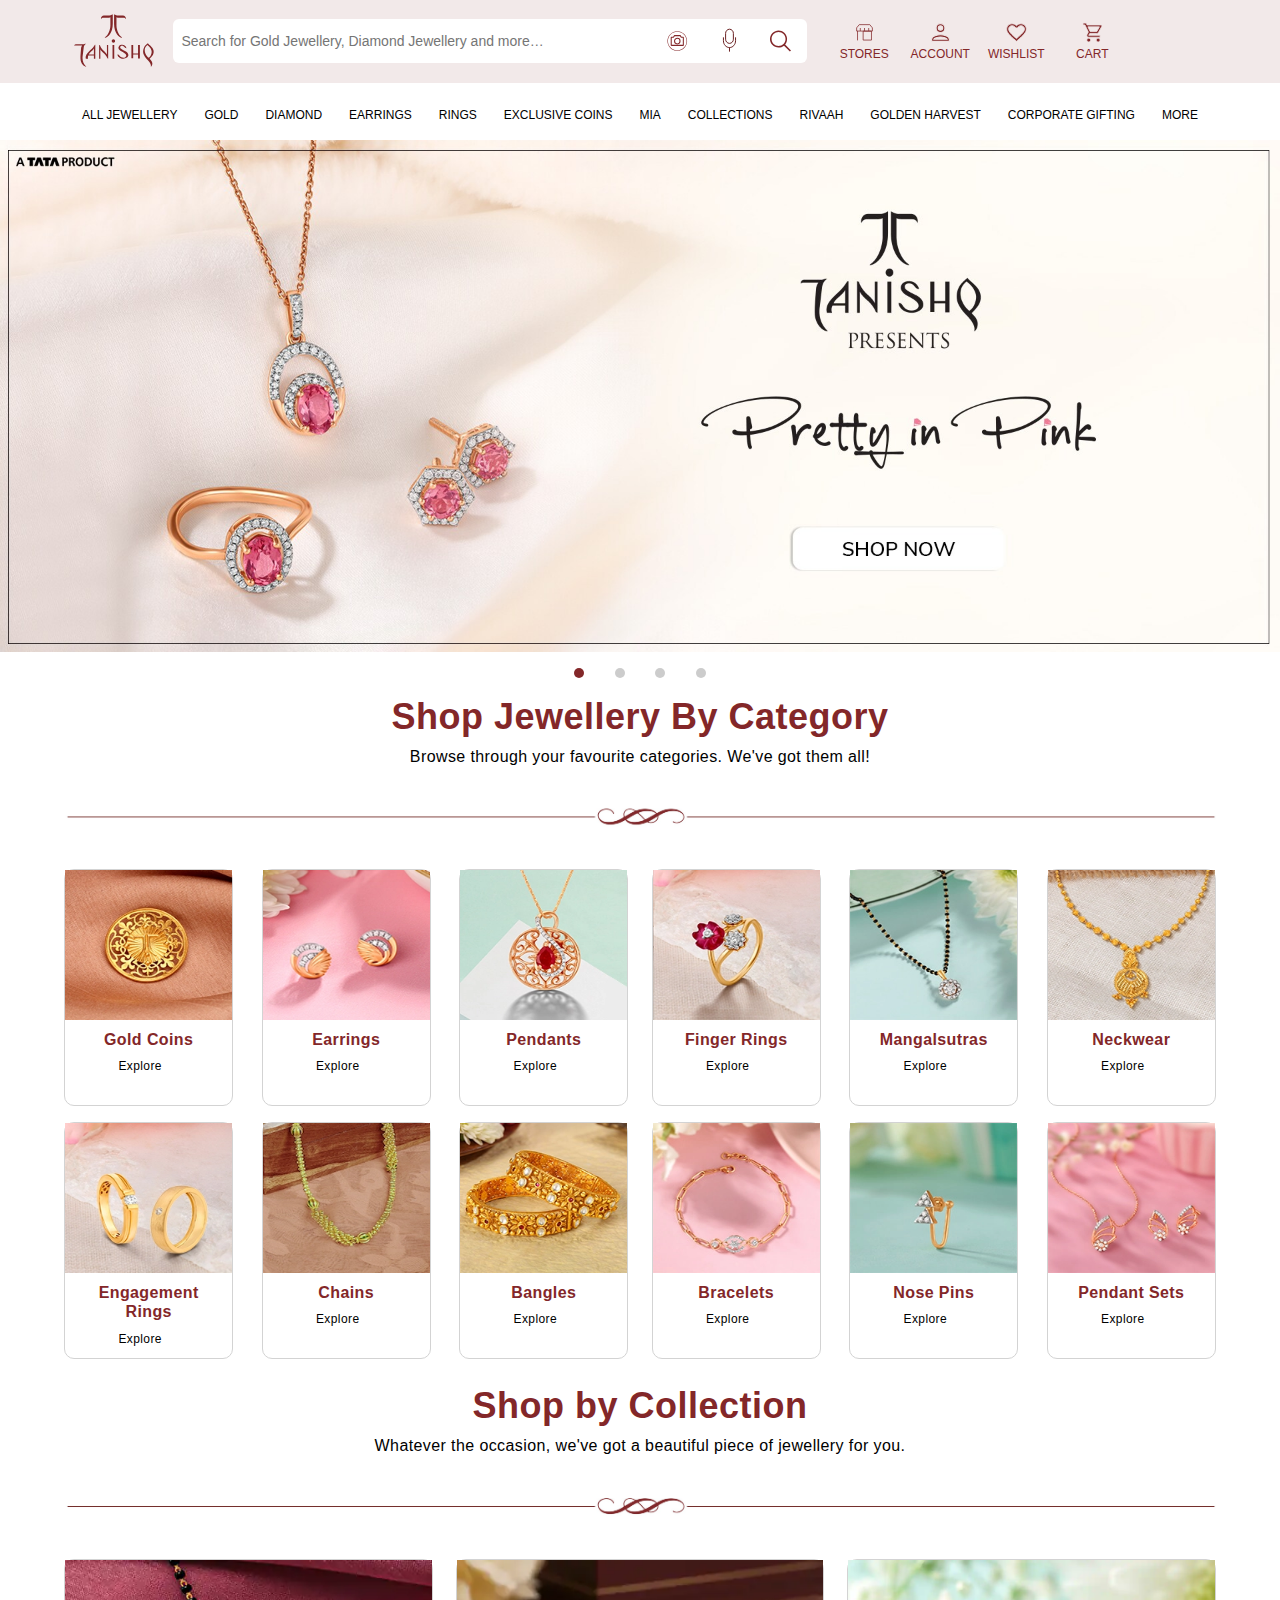
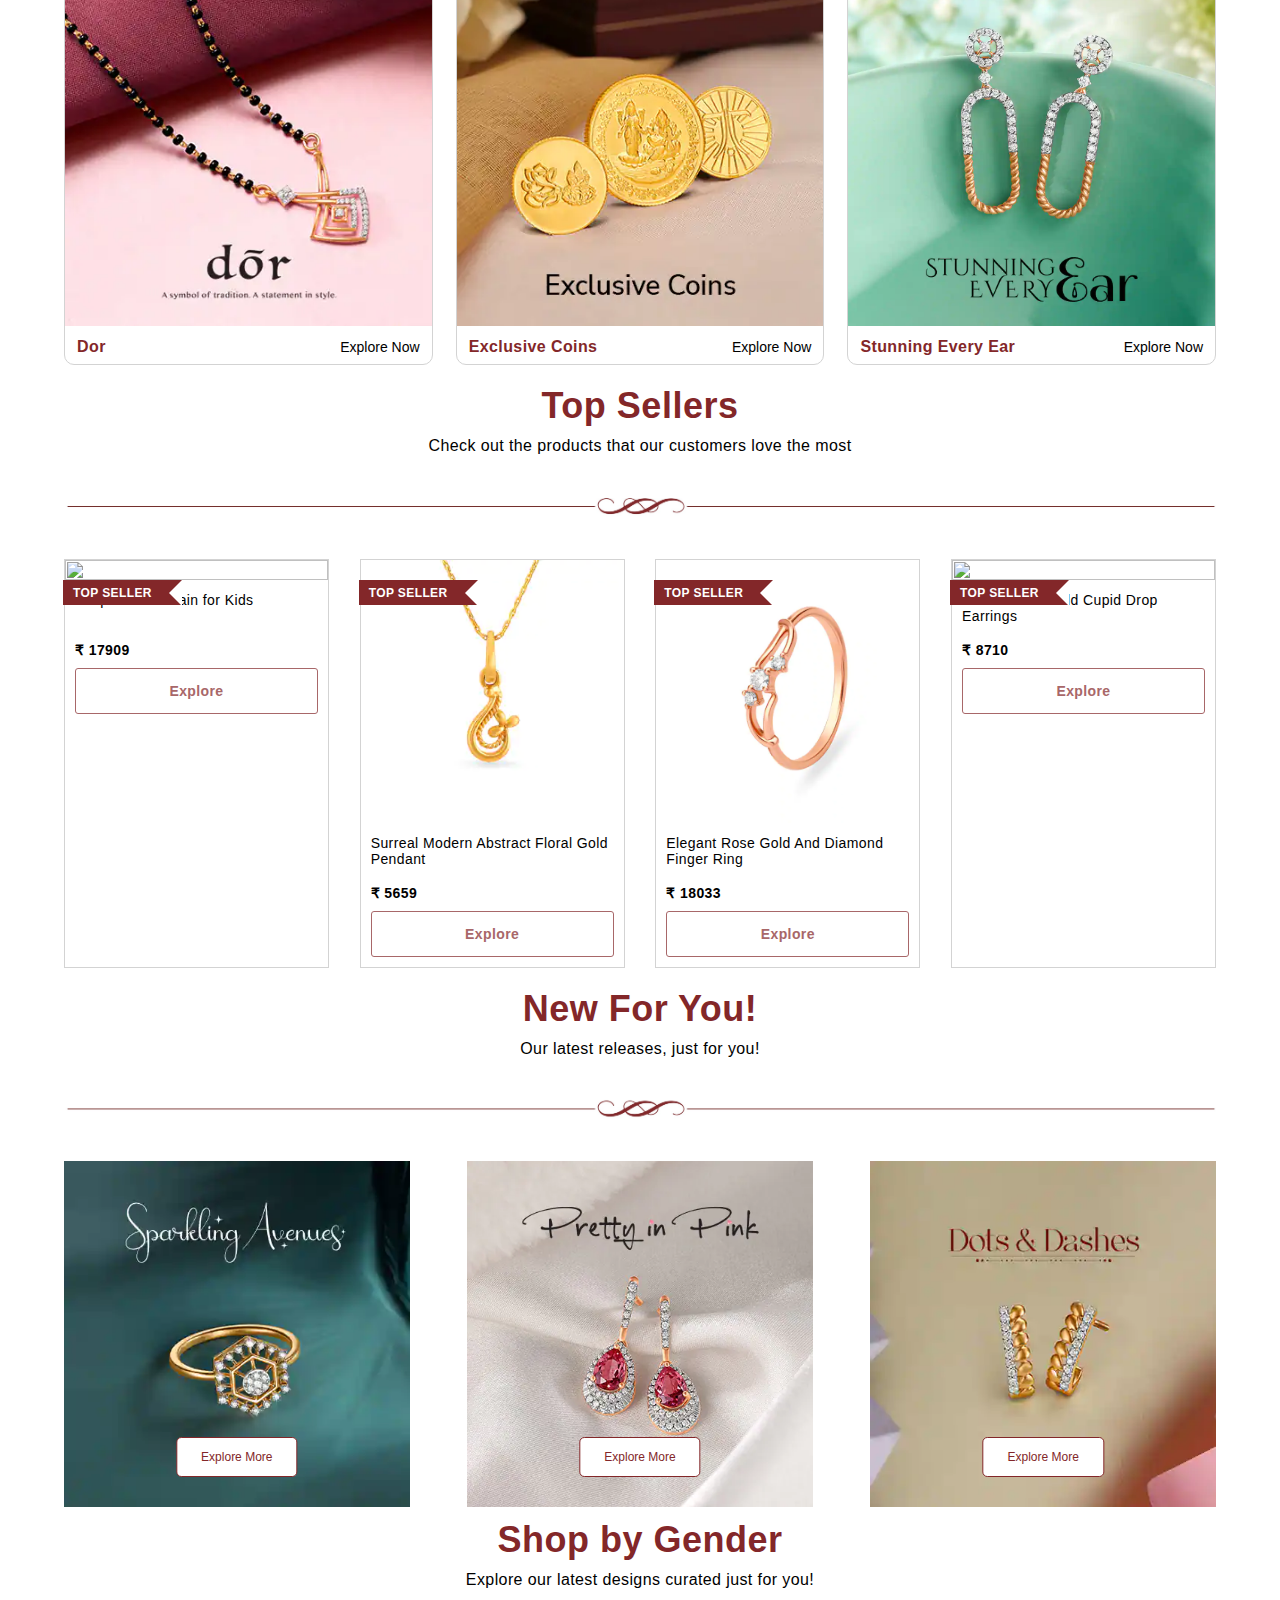
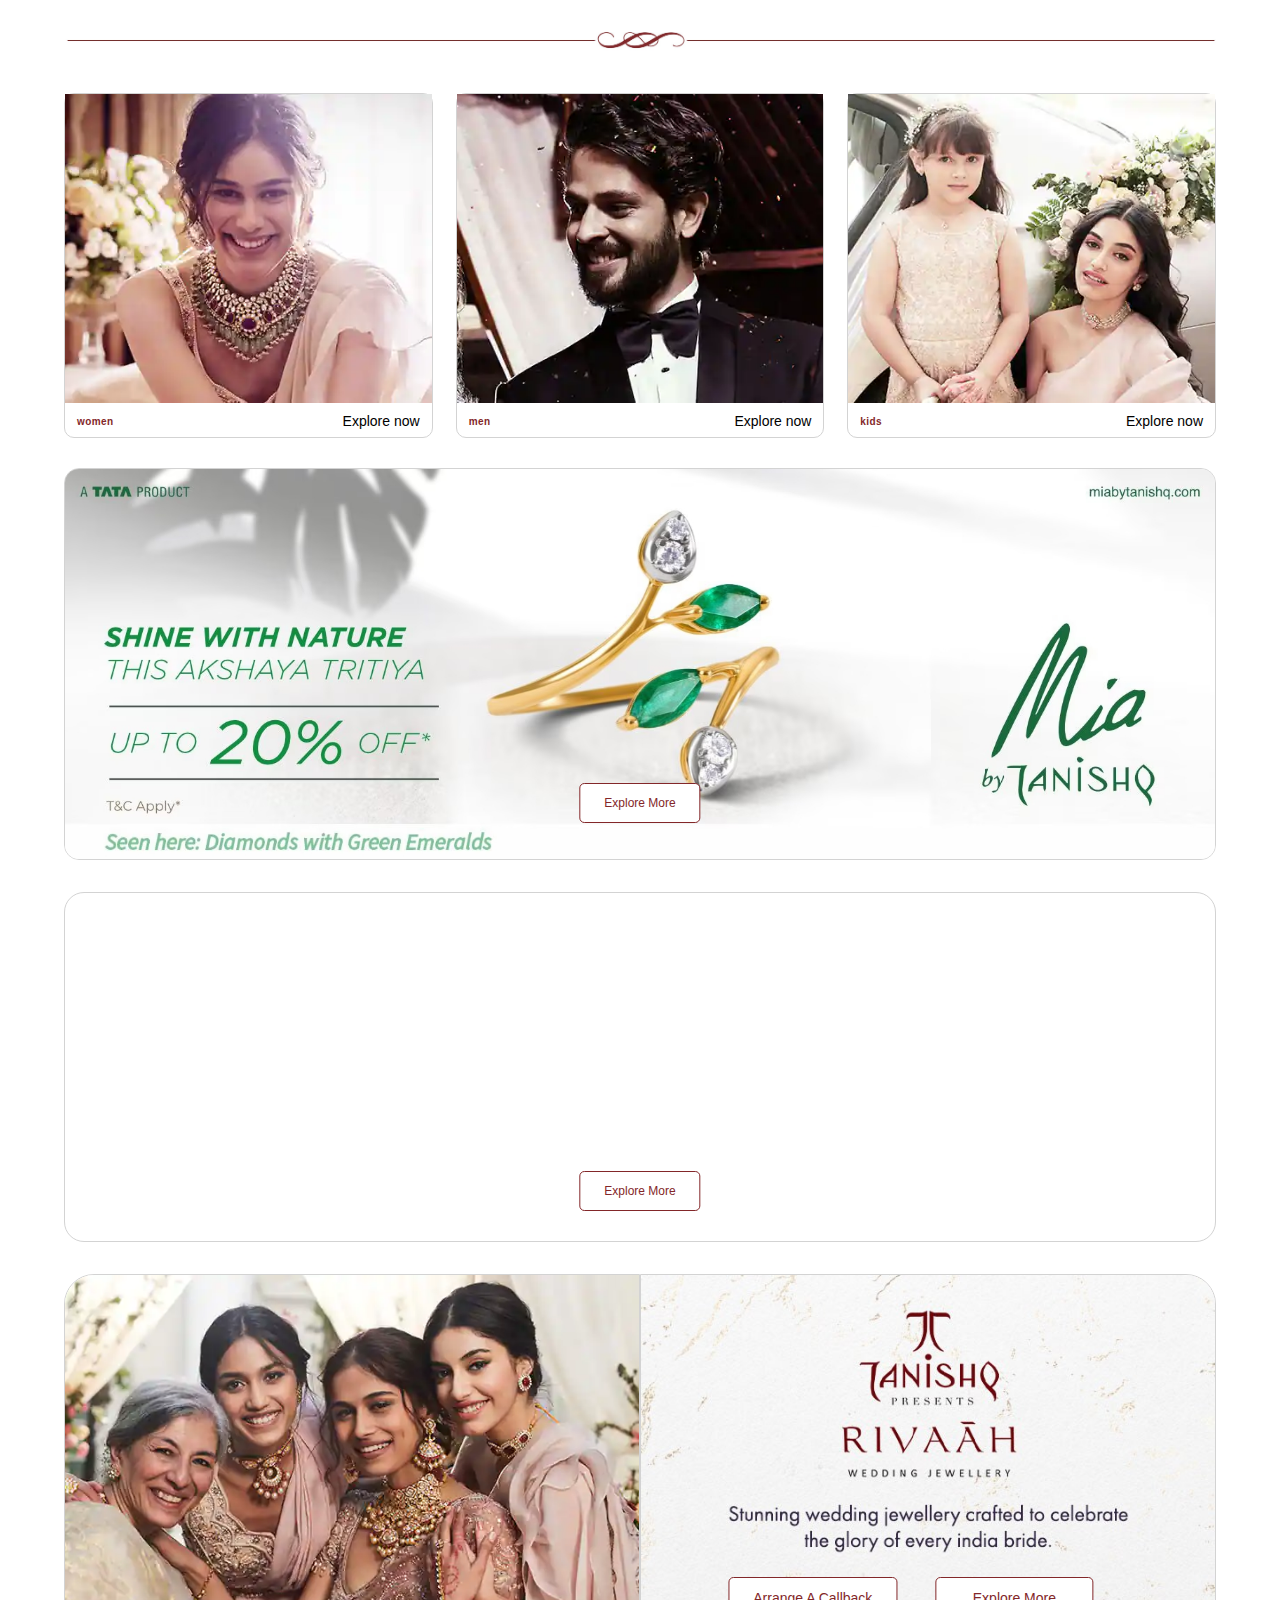
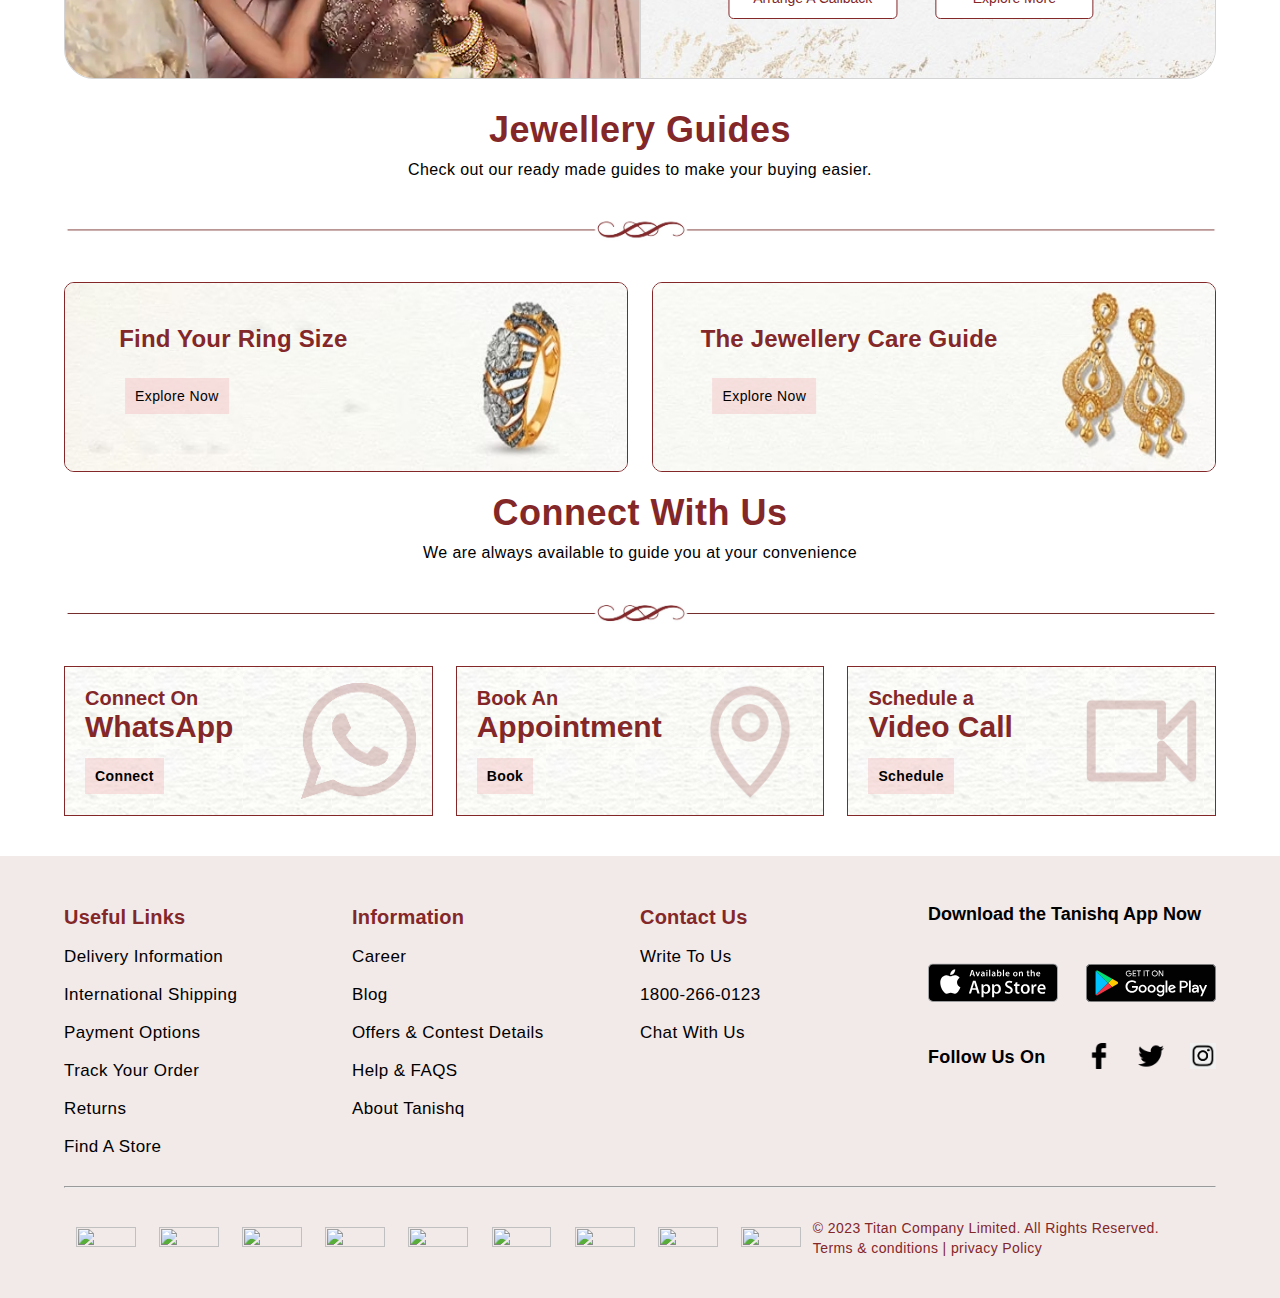
==== commit 499325d0: "updates" ====
--- a/index.html
+++ b/index.html
@@ -75,6 +75,13 @@
                                 <div class="top-right-menu-name">cart</div>
                             </a>
                         </div>
+
+                        <div  id="logout">
+                            
+                        </div>
+
+                        
+
                     </div>
                 </div>
 
@@ -886,19 +893,31 @@
             // console.log(currentUser,"current user");
             if (!!currentUser) {
                 // alert(currenUser,"username")
+                var logoutDiv = document.getElementById("logout")
                 var divfromHtml = document.getElementById("switch");
                 // console.log(divfromHtml, "divfromhtml");
                 // var h1=document.createElement("h1");
                 // h1.innerText="Mayuri"
                 // divfromHtml.append(h1)
+                
+                var button = '<i class="fa-solid fa-arrow-right-from-bracket id=logout-icon"></i> <button onclick="logout()">Logout</button>'
                 var name = `<div>${currentUser.userName}</div>`;
                 divfromHtml.innerHTML = name;
-            } else {
-                alert("current user absent")
-            }
+                logoutDiv.innerHTML = button;
+                // logoutDiv.innerHTML = icon
+            } 
+            // else {
+            //     alert("current user absent")
+            // }
         }
+        function logout() {
+            alert("Logout successful.")
+            localStorage.removeItem("TanishqCurrentUser")
+            window.location.reload()
+        }
+
     </script>
 
 </body>
 
-</html>+</html>
--- a/style.css
+++ b/style.css
@@ -165,7 +165,32 @@
     font-weight: normal;
     margin-top: .2rem;
 }
-
+#logout{
+    width: 22%;
+    /* border: .2rem solid palegreen; */
+    display: flex;
+    flex-direction: column;
+    justify-content: space-between;
+    text-align: center;
+}
+#logout button{
+    text-align: center;
+    color: #832729;
+    font-size: 1.2rem;
+    text-decoration: none;
+    text-transform: uppercase;
+    font-weight: normal;
+    margin-top: .2rem;
+    background-color: #f2e9e9;
+    border: none;
+    outline: none;
+    cursor: pointer;
+}
+#logout-icon{
+    color: #5a1617;
+    font-size: 1rem;
+    margin-bottom: .3rem;
+}
 /* hide search navbar---------------------------- */
 
 .hide-search-navbar {
@@ -1201,7 +1226,9 @@
 
 .footer-payment-image>img {
     width: 100%;
-    height: 100%;
+    /* height: 100%; */
+    aspect-ratio: 6/2;
+    object-fit: contain;
 
 }
 
@@ -1407,14 +1434,14 @@
 
 .nav-subcategory {
     width: 100%;
-    position: sticky;
-    top: 13%;
-    z-index: 4;
+    /* position: sticky; */
+    /* top: 13%; */
+    /* z-index: 4; */
     background-color: white;
     border-top: .1rem solid lightgray;
     border-bottom: .1rem solid lightgray;
     padding: .6rem 0rem;
-
+    /* margin-top: 7%; */
 }
 
 .nav-sc-container {
@@ -1454,7 +1481,7 @@
 
 .nav-service {
     width: 22%;
-    border: 1px solid salmon;
+    border: 1px solid blue;
     display: flex;
     justify-content: center;
     align-items: center;
@@ -1474,12 +1501,12 @@
 }
 
 .nav-s-img {
-    width: 5%;
+    width: 10%;
     margin-right: .4rem;
 }
 
-.nav-s-img {
-    width: 7%;
+.nav-s-img img{
+    width: 100%;
 }
 
 .nav-s-text {
--- a/responsive-design.css
+++ b/responsive-design.css
@@ -2,22 +2,6 @@
     html {
         font-size: 60%;
 
-    }
-
-    .nav-subcategory {
-        width: 100%;
-        position: sticky;
-        top: 10%;
-        z-index: 4;
-    }
-}
-
-@media screen and (max-width:1111px) {
-    .nav-subcategory {
-        width: 100%;
-        position: sticky;
-        top: 9%;
-        z-index: 4;
     }
 }
 
@@ -29,10 +13,10 @@
 
 @media screen and (max-width : 1025px) {
     .nav-subcategory {
-        width: 100%;
-        position: sticky;
-        top: 19%;
-        z-index: 4;
+       margin-top: 10%;
+    }
+    .main-body{
+        margin-top: 12%;
     }
 
     .top-navbar-wrapper {
@@ -368,22 +352,6 @@
     html {
         font-size: 50%;
     }
-
-    .nav-subcategory {
-        width: 100%;
-        position: sticky;
-        top: 18%;
-        z-index: 4;
-    }
-}
-
-@media screen and (max-width:923px) {
-    .nav-subcategory {
-        width: 100%;
-        position: sticky;
-        top: 18%;
-        z-index: 4;
-    }
 }
 
 @media screen and (max-width:920px) {
@@ -392,36 +360,10 @@
     }
 }
 
-@media screen and (max-width:887px) {
-    .nav-subcategory {
-        width: 100%;
-        position: sticky;
-        top: 18%;
-        z-index: 4;
-    }
-}
-
 @media screen and (max-width:884px) {
     html {
         font-size: 45%;
     }
-
-    .nav-subcategory {
-        width: 100%;
-        position: sticky;
-        top: 16%;
-        z-index: 4;
-    }
-}
-
-@media screen and (max-width:884px) {
-    .nav-subcategory {
-        width: 100%;
-        position: sticky;
-        top: 17%;
-        z-index: 4;
-    }
-
 }
 
 @media screen and (max-width:857px) {
@@ -429,13 +371,7 @@
         font-size: 43%;
     }
 
-    .nav-subcategory {
-        width: 100%;
-        position: sticky;
-        top: 29%;
-        z-index: 4;
-    }
-}
+  }
 
 @media screen and (max-width:793px) {
     html {
@@ -501,7 +437,7 @@
 
     .download-app {
         width: 80%;
-        margin: auto;
+        margin: 2rem auto;
     }
 
     .download-app>h3 {
@@ -567,7 +503,7 @@
 
     .products-container {
         width: 90%;
-        margin: 2rem auto;
+        margin: 12% auto;
     }
 
     .products-wrapper {
@@ -593,16 +529,16 @@
     }
 }
 
-@media screen and (max-width:857px) {
-    .nav-subcategory {
-        width: 100%;
-        position: sticky;
-        top: 10%;
-        z-index: 4;
-    }
-}
-
 @media screen and (max-width:768px) {
+    .p-path{
+        margin-top: 20%;
+    }
+    .function-btn-wrapper{
+        display: none;
+    }
+     .nav-subcategory {
+        display: none;
+    }
     .sp-container {
         display: flex;
         flex-direction: column;
@@ -685,4 +621,16 @@
     html {
         font-size: 32%;
     }
-}+}
+@media screen and (max-width:510px) {
+    html {
+        font-size: 40%;
+    }
+    .products-container{
+        margin-top: 14%;
+    }
+    .main-body{
+        margin-top: 15%;
+    }
+}
+
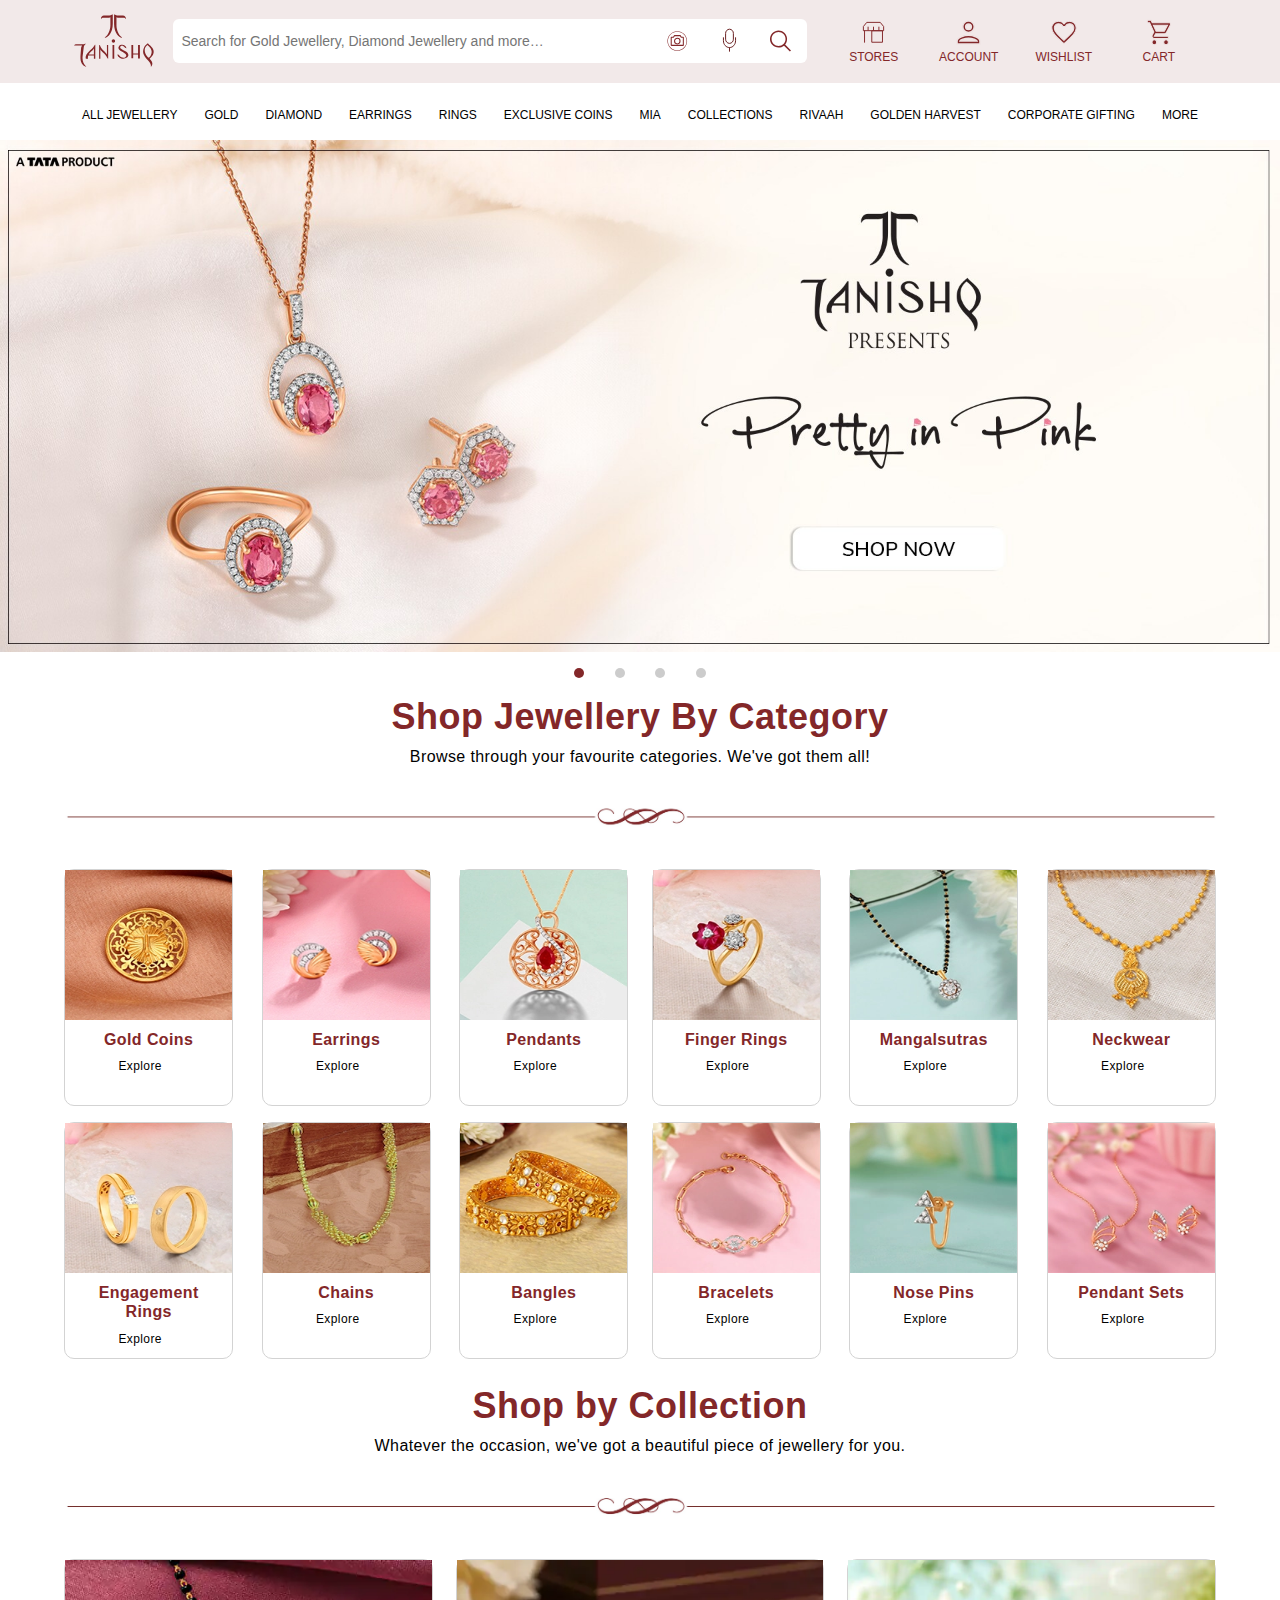
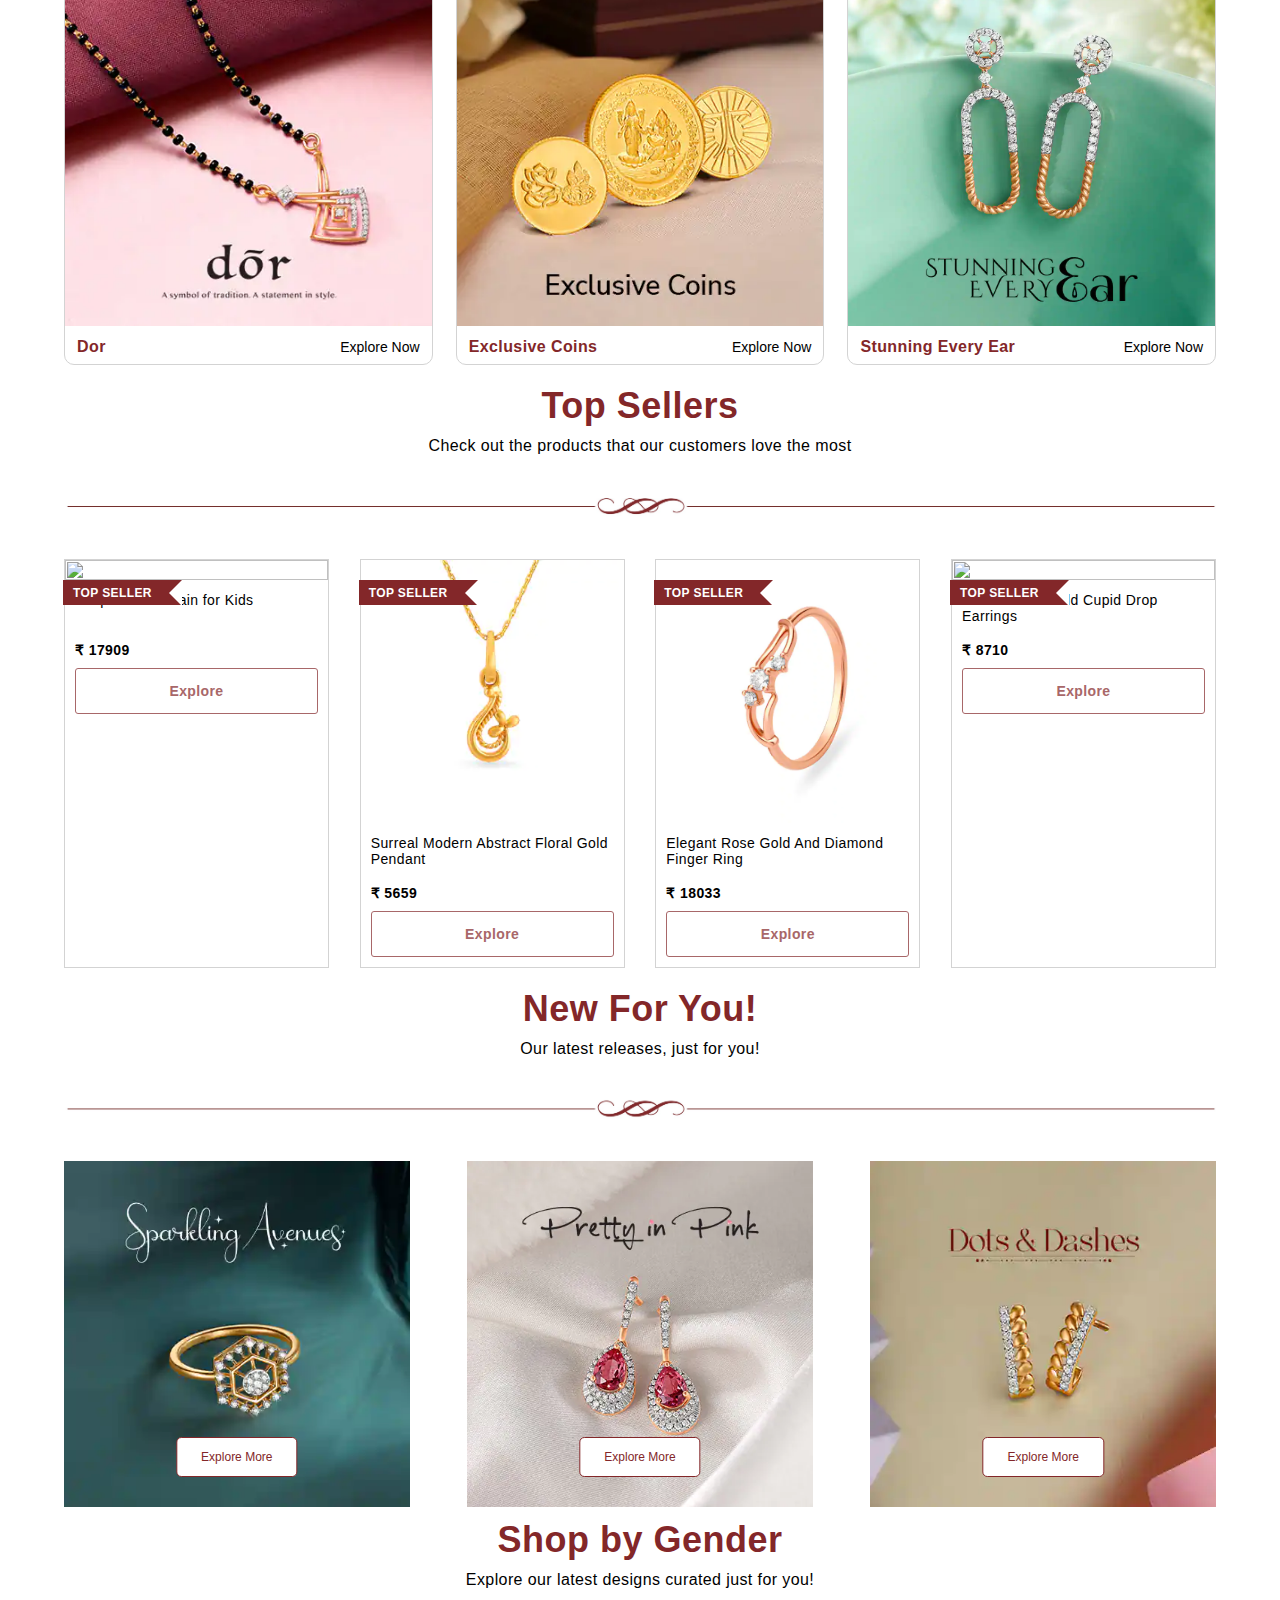
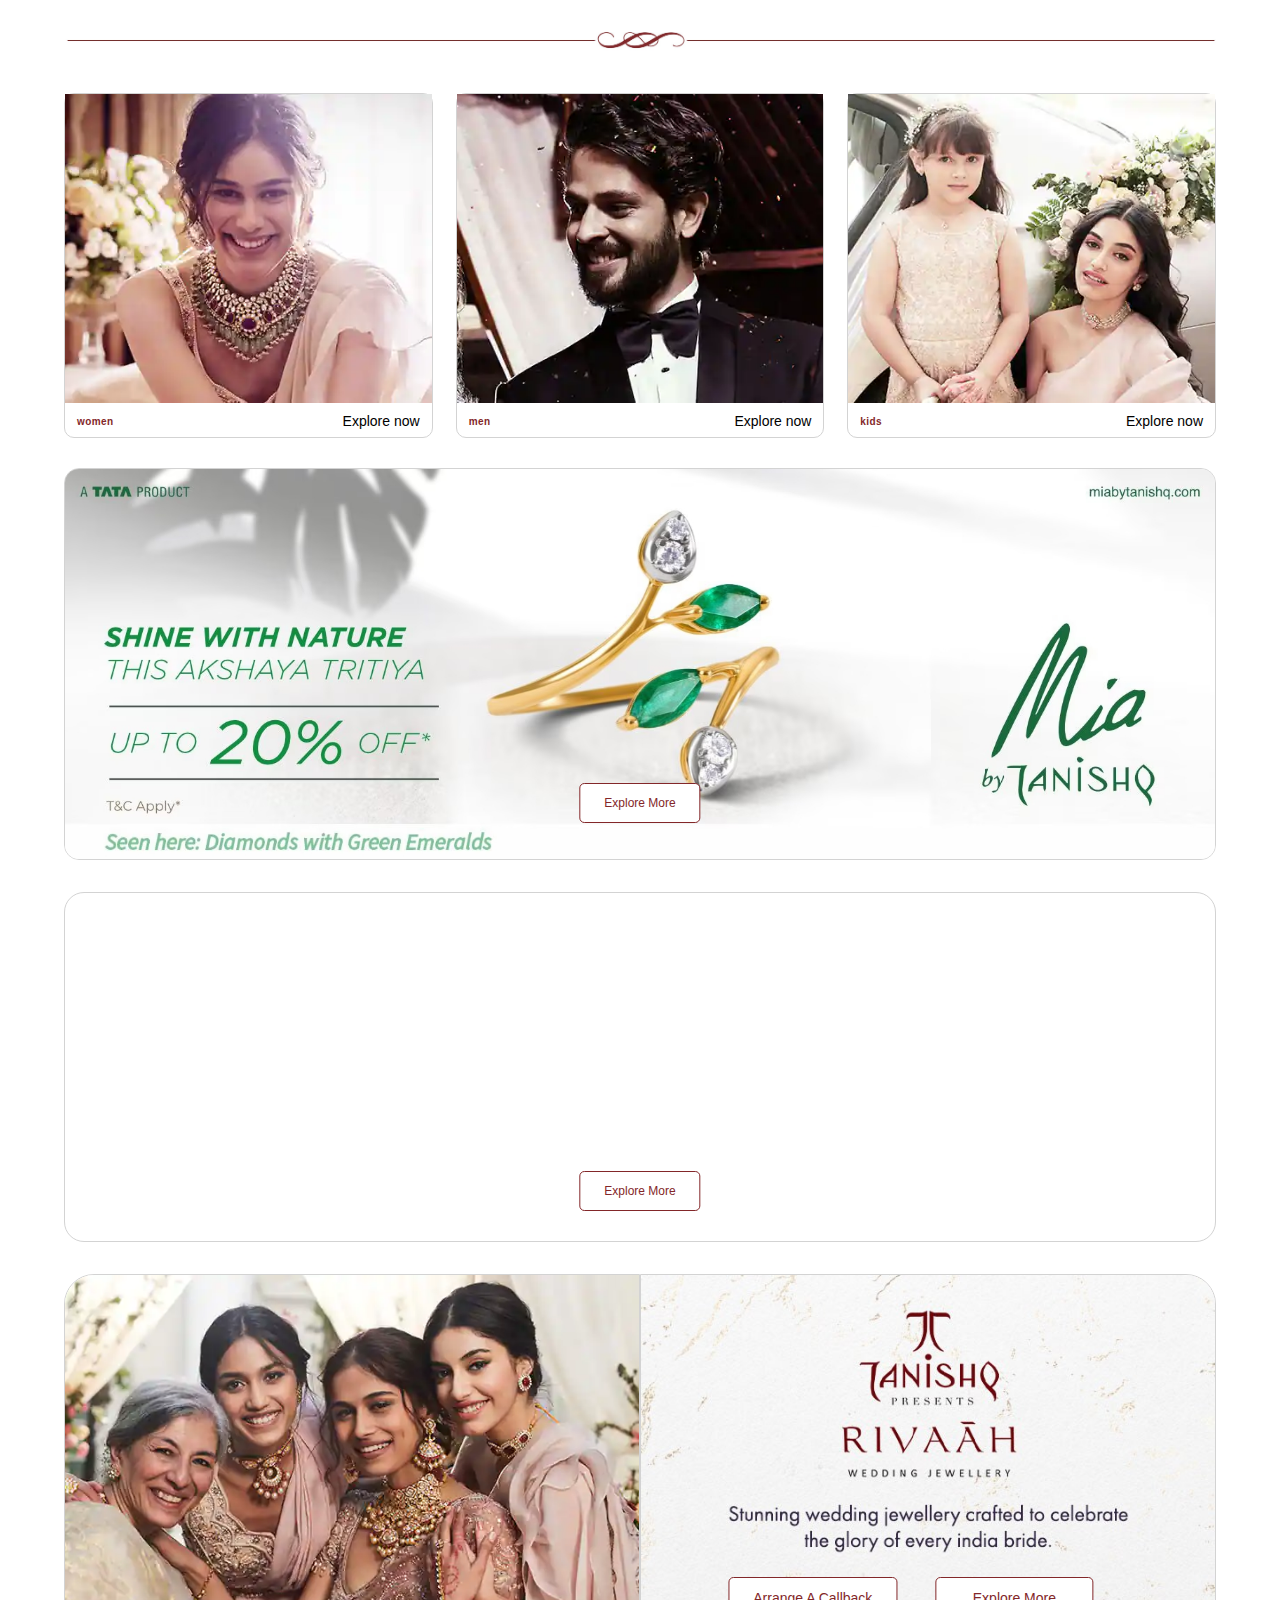
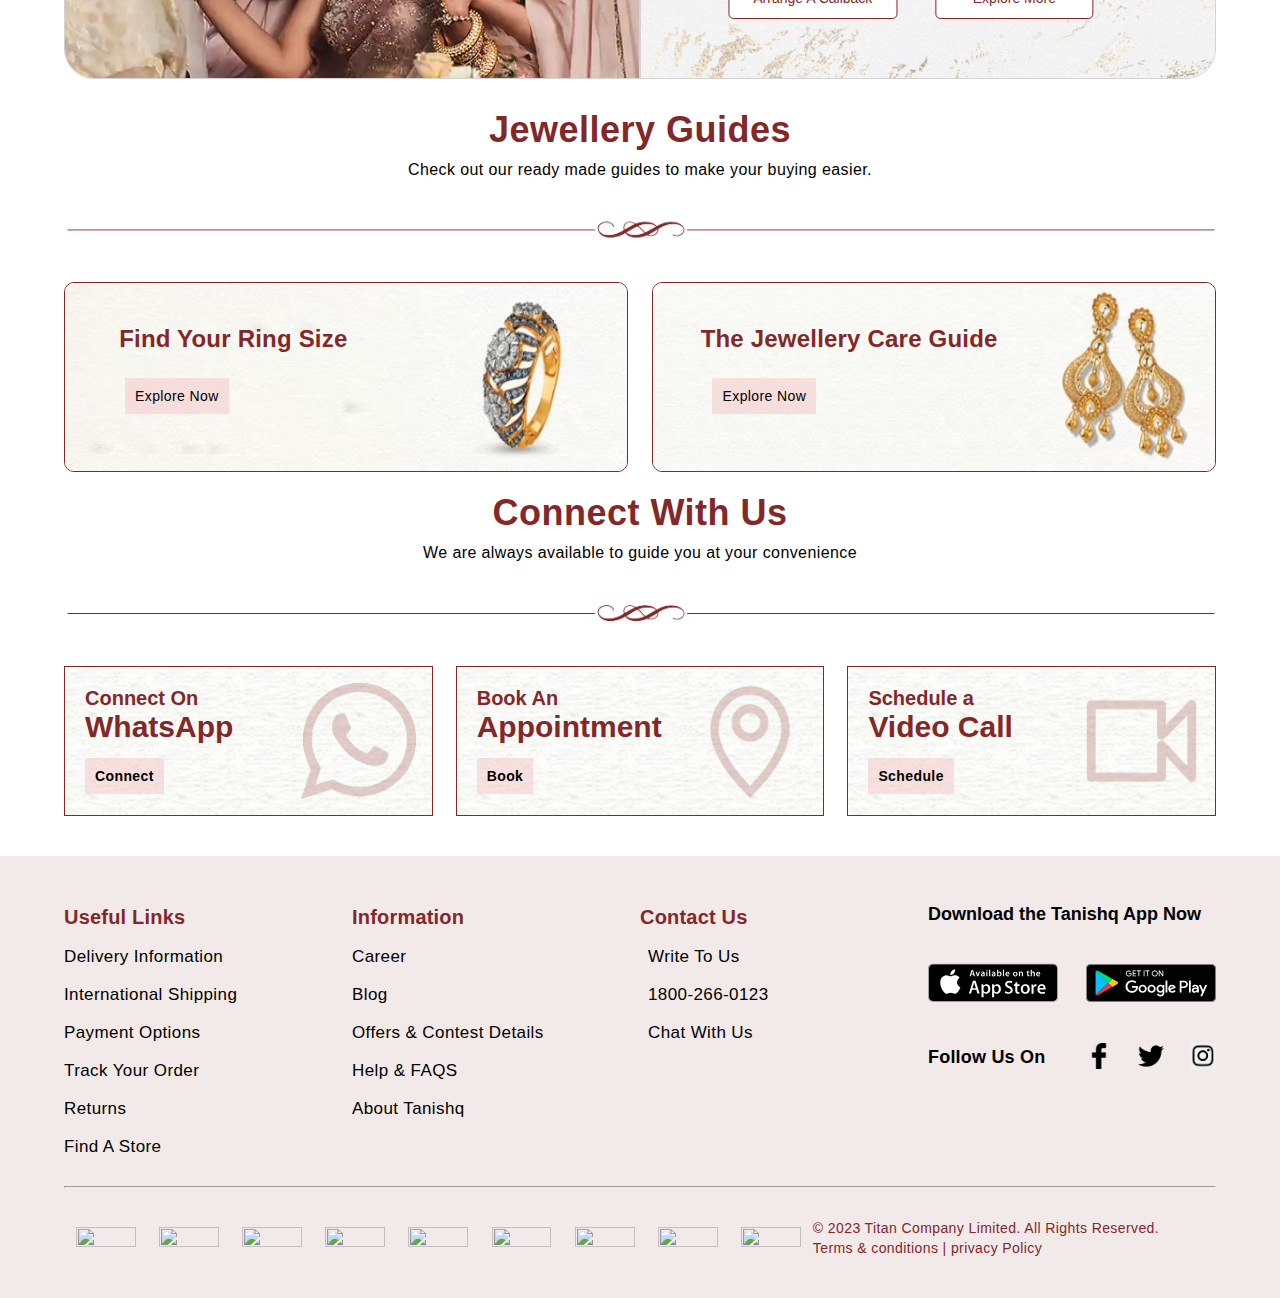
==== commit c0151b5c: "updates" ====
--- a/index.html
+++ b/index.html
@@ -76,11 +76,11 @@
                             </a>
                         </div>
 
-                        <div  id="logout">
-                            
-                        </div>
-
-                        
+                        <div id="logout">
+
+                        </div>
+
+
 
                     </div>
                 </div>
@@ -260,7 +260,7 @@
                             </div>
                         </div>
                     </a>
-                    <a href="./products.html" class="product-link">
+                    <a href="./multiple-products-page.html" class="product-link">
                         <div class="card-jewll-category">
                             <div class="product-img">
                                 <img src="./images/CoupleRing.webp" alt="">
@@ -792,9 +792,10 @@
                 </div>
                 <div class="footer-links-heading">
                     <h3 class="footer-link-txt">contact us</h3>
-                    <a href="" class="footer-link"><span><i class="fa-regular fa-envelope"></i></span>write to us </a>
-                    <a href="" class="footer-link"><span><i class="fa-solid fa-phone"></i></span> 1800-266-0123 </a>
-                    <a href="" class="footer-link"><span><i class="fa-regular fa-message"></i></span> chat with us </a>
+                    <a href="" class="footer-link"><span><i class="fa-regular fa-envelope"></i></span>write to us
+                    </a>
+                    <a href="" class="footer-link"><span><i class="fa-solid fa-phone"></i></span>1800-266-0123 </a>
+                    <a href="" class="footer-link"><span><i class="fa-regular fa-message"></i></span>chat with us </a>
                 </div>
 
                 <div class="collapse-link-group">
@@ -886,38 +887,8 @@
         </div>
     </div>
 
-    <script>
-        window.onload = function () {
-            // alert("working")
-            var currentUser = JSON.parse(localStorage.getItem("TanishqCurrentUser"))
-            // console.log(currentUser,"current user");
-            if (!!currentUser) {
-                // alert(currenUser,"username")
-                var logoutDiv = document.getElementById("logout")
-                var divfromHtml = document.getElementById("switch");
-                // console.log(divfromHtml, "divfromhtml");
-                // var h1=document.createElement("h1");
-                // h1.innerText="Mayuri"
-                // divfromHtml.append(h1)
-                
-                var button = '<i class="fa-solid fa-arrow-right-from-bracket id=logout-icon"></i> <button onclick="logout()">Logout</button>'
-                var name = `<div>${currentUser.userName}</div>`;
-                divfromHtml.innerHTML = name;
-                logoutDiv.innerHTML = button;
-                // logoutDiv.innerHTML = icon
-            } 
-            // else {
-            //     alert("current user absent")
-            // }
-        }
-        function logout() {
-            alert("Logout successful.")
-            localStorage.removeItem("TanishqCurrentUser")
-            window.location.reload()
-        }
-
-    </script>
-
+   
+<script src="./main.js"></script>
 </body>
 
-</html>
+</html>--- a/style.css
+++ b/style.css
@@ -2,7 +2,7 @@
     margin: 0;
     padding: 0;
     box-sizing: border-box;
-    font-family: Nunito Sans, sans-serif !important;
+    font-family: Nunito Sans, sans-serif ;
 }
 
 html {
@@ -121,7 +121,7 @@
 }
 
 .top-right-menu {
-    width: 22%;
+    /* width: 22%; */
     /* border: .2rem solid palegreen; */
     display: flex;
     flex-direction: column;
@@ -166,7 +166,7 @@
     margin-top: .2rem;
 }
 #logout{
-    width: 22%;
+    /* width: 22%; */
     /* border: .2rem solid palegreen; */
     display: flex;
     flex-direction: column;
@@ -186,11 +186,15 @@
     outline: none;
     cursor: pointer;
 }
-#logout-icon{
+.logout-button-txt{
+    margin-top: 1rem;
+}
+.lgbtn-wrap i{
     color: #5a1617;
-    font-size: 1rem;
+    font-size: 2rem;
     margin-bottom: .3rem;
 }
+  
 /* hide search navbar---------------------------- */
 
 .hide-search-navbar {
@@ -1124,7 +1128,9 @@
     font-weight: bold;
     text-decoration: underline;
 }
-
+.footer-link span{
+    margin-right: .8rem;
+}
 .download-app {
     width: 25%;
     /* border: .2rem solid orange; */
